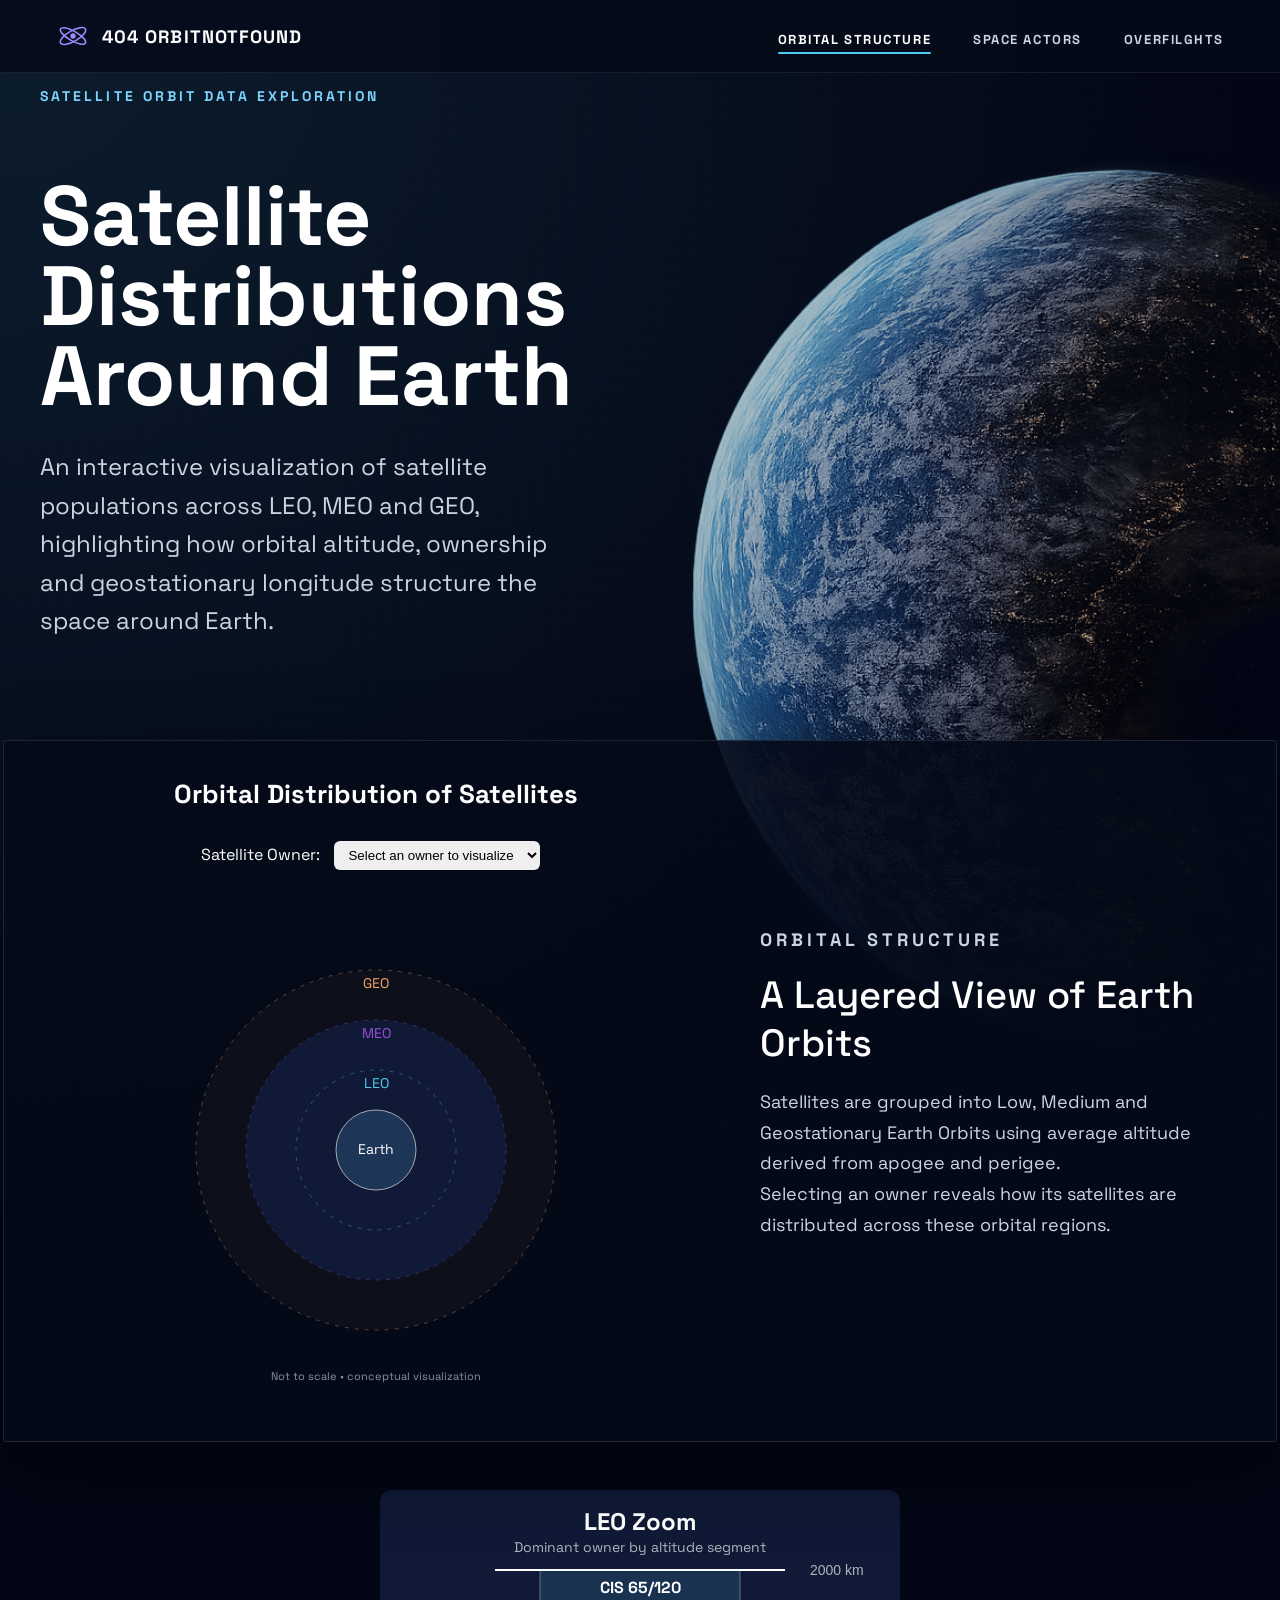
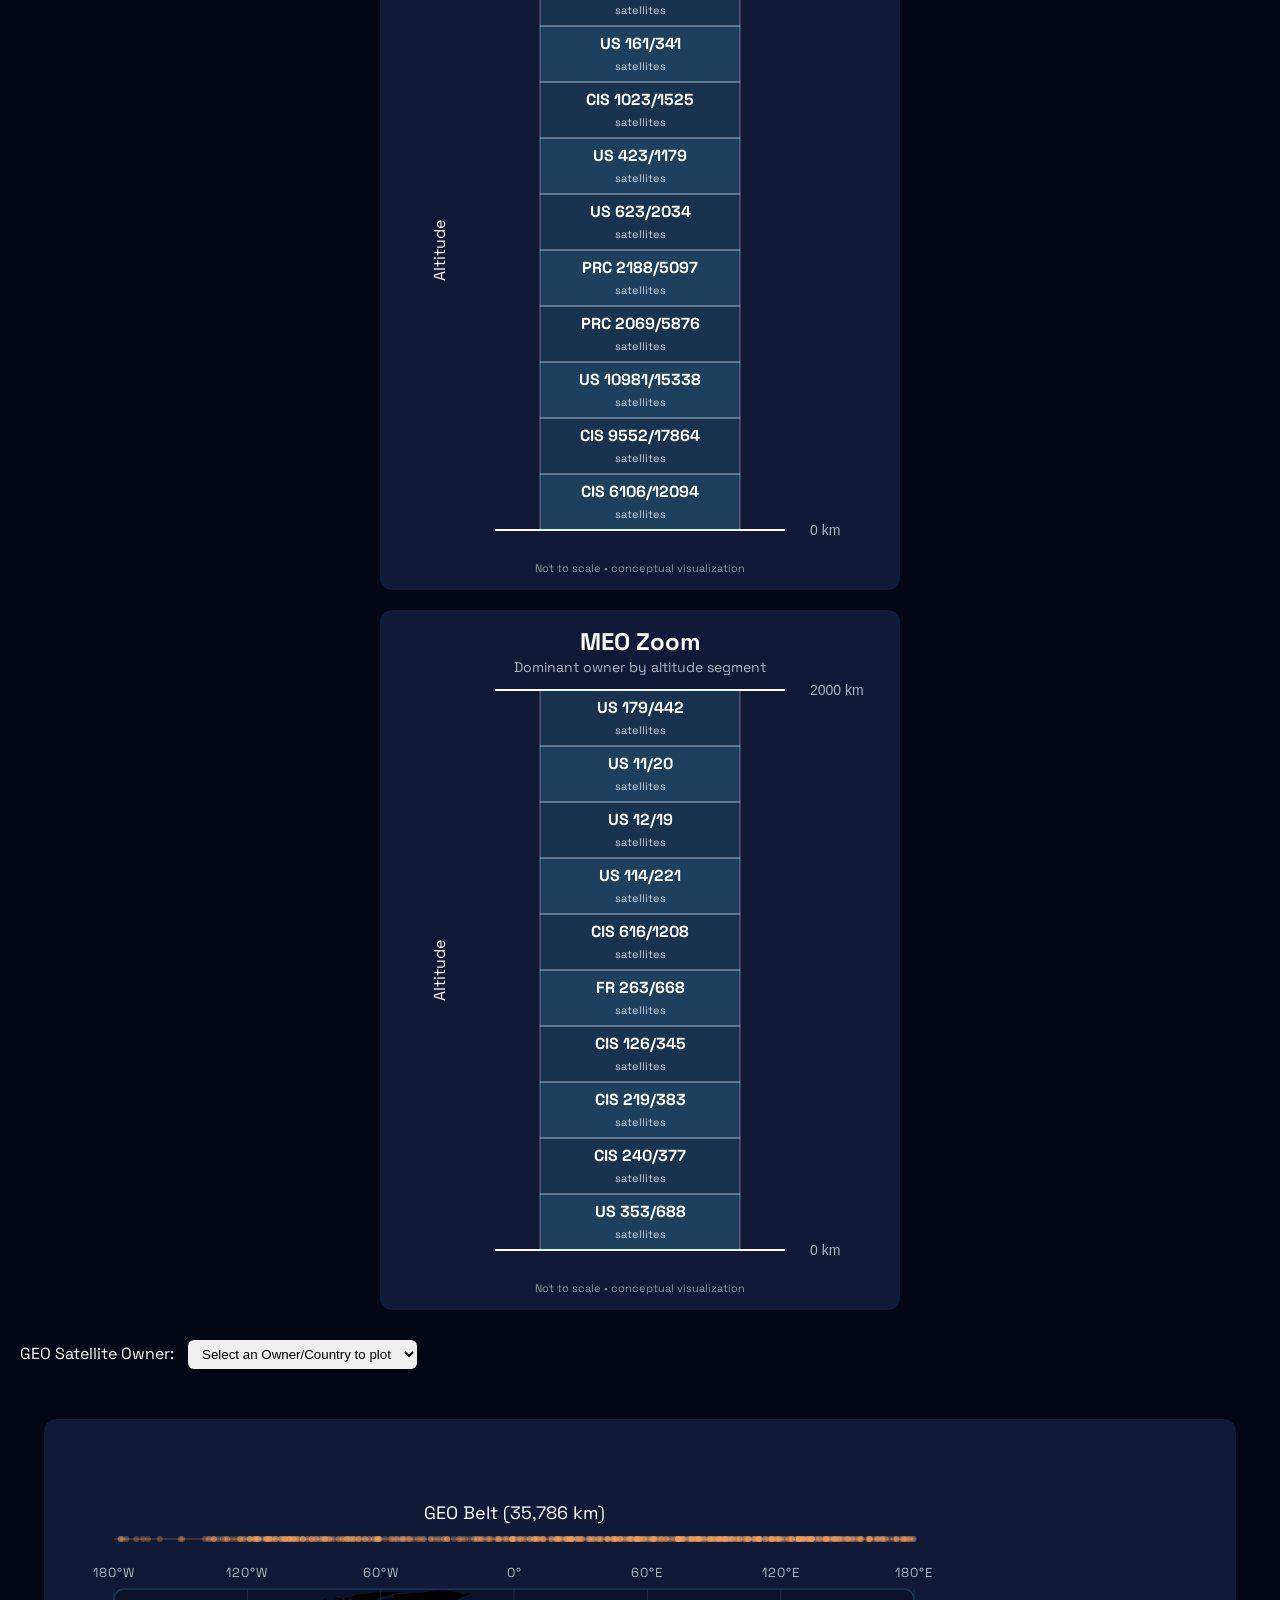
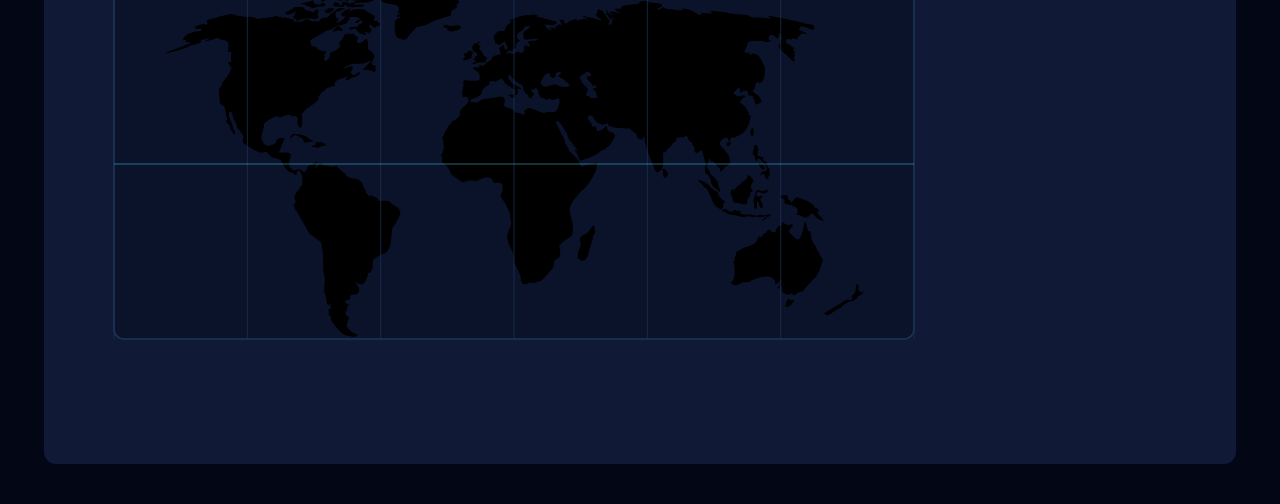
==== orbital-structure/index.html @ a76943dd "Redesign orbital structure interface and improve visualizations" ====
﻿<!DOCTYPE html>
<html lang="en">
<head>
    <meta charset="utf-8" />
    <title>Satellite Visualization</title>
    <meta name="author" content="Kaifun Shen" />
    <link rel="stylesheet" href="style.css">

    <link rel="preconnect" href="https://fonts.googleapis.com">
    <link rel="preconnect" href="https://fonts.gstatic.com" crossorigin>
    <link href="https://fonts.googleapis.com/css2?family=Space+Grotesk:wght@300;400;500;700&display=swap" rel="stylesheet">
</head>

<body>
    <!-- nav bar -->
    <header class="top-nav">
    <div class="brand">
        <div class="brand-icon">
        <svg viewBox="0 0 64 64" fill="none">
            <ellipse
            cx="32"
            cy="32"
            rx="27"
            ry="10"
            stroke="currentColor"
            stroke-width="3"
            transform="rotate(-30 32 32)"
            />
            
            <ellipse
            cx="32"
            cy="32"
            rx="27"
            ry="9"
            stroke="currentColor"
            stroke-width="3"
            transform="rotate(30 32 32)"
            />

            <circle
            cx="32"
            cy="32"
            r="5"
            fill="currentColor"
            />
        </svg>
        </div>
        <span class="brand-name">404 ORBITNOTFOUND</span>
    </div>

    <nav class="nav-links">
        <a href="#orbital-structure" class="active">Orbital Structure</a>
        <a href="#data">Space Actors</a>
        <a href="#about">Overfilghts</a>
    </nav>
    </header>

    <!-- Section hero -->
    <section class="hero">

    <div class="hero-content">

        <p class="hero-eyebrow">
        SATELLITE ORBIT DATA EXPLORATION
        </p>

        <h1>
        Satellite <br>
        Distributions Around Earth
        </h1>

        <p class="hero-description">
        An interactive visualization of satellite populations across LEO, MEO
        and GEO, highlighting how orbital altitude, ownership and geostationary
        longitude structure the space around Earth.
        </p>

    </div>  

    <div class="hero-earth">
        <img src="assets/earth.png" alt="Earth">
    </div>


    <section id="orbital-structure" class="feature-card">
    <div class="feature-viz">
        <!-- Title -->
        <h2>Orbital Distribution of Satellites</h2>

        <div class="controls">
        <label for="owner-select">Satellite Owner:</label>
        <select id="owner-select">
            <option value="">Select an owner to visualize</option>
        </select>
        </div>
        <!-- visualization -->
        <div id="viz"></div>
    </div>

    <div class="feature-copy">
        <p class="section-kicker">ORBITAL STRUCTURE</p>
        <h2>A Layered View of Earth Orbits</h2>
        <p>
        Satellites are grouped into Low, Medium and Geostationary Earth Orbits
        using average altitude derived from apogee and perigee.<br>
        Selecting an owner reveals how its satellites are distributed across these orbital
        regions.
        </p>
    </div>
    </section>
    </section>

    <div id="leo-viz" class="zoom-viz"></div>

    <div id="meo-viz" class="zoom-viz"></div>

    <div class="controls">
        <label for="geo-select">GEO Satellite Owner:</label>
        <select id="geo-select">
            <option value="">Select an Owner/Country to plot</option><!-- a modifier mdr -->
        </select>
    </div>
    <div id="geo-viz" class="geo-container"></div>

    <!-- JS -->
    <script src="script.js"></script>

</body>
</html>
---- orbital-structure/style.css ----
﻿body {
    background:
      radial-gradient(circle at top left, rgba(76, 201, 240, 0.12), transparent 32%),
      #030614;
    color: white;
    font-family: "Space Grotesk", sans-serif;
    margin: 0;
    padding: 0;
  }

h1 {
    margin-top: 20px;
}

.controls {
    margin: 20px;
}

select {
    margin: 10px;
    padding: 6px 10px;
    border-radius: 6px;
    border: none;
}


svg {
  font-family: "Space Grotesk", sans-serif;
}

/* ==================================================
   NAVBAR
   ==================================================*/

.top-nav {
  height: 72px;
  padding: 0 56px;
  display: flex;
  align-items: center;
  justify-content: space-between;
  background: rgba(5, 10, 25, 0.82);
  border-bottom: 1px solid rgba(255, 255, 255, 0.08);
  backdrop-filter: blur(12px);
  position: sticky;
  top: 0;
  z-index: 20;
}

.brand {
  display: flex;
  align-items: center;
  gap: 12px;
}

.brand-icon {
  width: 34px;
  height: 34px;
  color: #9d8cff;
  display: flex;
  align-items: center;
  justify-content: center;
}

.brand-icon svg {
  width: 100%;
  height: 100%;
}

.brand-name {
  font-size: 18px;
  font-weight: 700;
  letter-spacing: 0.06em;
}

.nav-links {
  display: flex;
  align-items: center;
  gap: 42px;
}

.nav-links a {
  position: relative;
  color: #cbd5e1;
  text-decoration: none;
  text-transform: uppercase;
  font-size: 13px;
  font-weight: 700;
  letter-spacing: 0.12em;
  padding: 28px 0 22px;
}

.nav-links a.active {
  color: white;
}

.nav-links a.active::after,
.nav-links a:hover::after {
  content: "";
  position: absolute;
  left: 0;
  right: 0;
  bottom: 16px;
  height: 2px;
  background: #4cc9f0;
  border-radius: 99px;
}

.nav-links a:hover {
  color: white;
}
/* ==================================================
   hero
   ==================================================*/


.hero-orbit {
  position: relative;
  overflow: hidden;
  padding: 120px 80px 64px;
  background: transparent;
}

.hero-content {
  position: relative;
  z-index: 2;

  max-width: 700px;
  text-align: left;
  margin-left: 40px;
}

.hero-eyebrow {
  color: #7dd3fc;

  font-size: 14px;
  letter-spacing: 0.22em;
  font-weight: 700;

  margin-bottom: 24px;
  margin-bottom: 72px;
}

.hero h1 {
  font-size: 84px;
  line-height: 0.95;

  margin: 0 0 32px;

  font-weight: 700;

  color: white;
}

.hero-description {
  max-width: 520px;

  font-size: 24px;
  line-height: 1.6;

  color: #cbd5e1;
}


.hero-earth {
  position: absolute;

  right: -500px;
  top: 20px;

  width: 1700px;

  opacity: 0.75;

  pointer-events: none;
}

.hero-earth img {
  width: 100%;
  display: block;
}


/* =============================
  first plot
   =============================*/

.feature-card {
  position: relative;
  z-index: 3;
  width: min(1200px, calc(100% - 48px));
  margin: 100px auto 48px; /* (top / horizontal / bottom) */
  padding: 36px;

  display: grid;
  grid-template-columns: 1.4fr 1fr;
  gap: 48px;
  align-items: center;

  background: rgba(5, 10, 25, 0.9);
  border: 1px solid rgba(148, 163, 184, 0.18);
  border-radius: 3px;
  box-shadow: 0 24px 80px rgba(0, 0, 0, 0.35);
}

.feature-viz {
  text-align: center;
}

.feature-viz h2 {
  margin: 0 0 18px;
  font-size: 26px;
}

.feature-copy {
  text-align: left;
}

.section-kicker {
  margin: 0 0 16px;
  color: #7dd3fc;
  font-size: 13px;
  font-weight: 700;
  letter-spacing: 0.22em;
}

.feature-copy h2 {
  margin: 0 0 20px;
  font-size: 38px;
  font-weight: 500;
}

.feature-copy p {
  color: #cbd5e1;
  font-size: 18px;
  line-height: 1.7;
}


.orbit-zone {
  opacity: 0.035;
}

.zone-leo {
  fill: #4cc9f0;
}

.zone-meo {
  fill: #9d4edd;
}

.zone-geo {
  fill: #f4a261;
}

.orbit-cutout {
  fill: #101935;
}

.orbit-boundary {
  fill: none;
  stroke-width: 0.8;
  stroke-dasharray: 4, 6;
  opacity: 0.45;
}

.boundary-leo {
  stroke: #4cc9f0;
}

.boundary-meo {
  stroke: #9d4edd;
}

.boundary-geo {
  stroke: #f4a261;
}

.earth {
  fill: #1d3557;
  stroke: rgba(224, 225, 221, 0.7);
  stroke-width: 1;
}

.satellite-dot {
  opacity: 0.6;
}

.satellite-leo {
  fill: #4cc9f0;
}

.satellite-meo {
  fill: #f15bb5;
}

.satellite-geo {
  fill: #f4a261;
}
.label {
  text-anchor: middle;
}

.orbit-label {
  font-size: 14px;
}

.label-earth {
  fill: white;
}

.label-leo {
  fill: #4cc9f0;
}

.label-meo {
  fill: #9d4edd;
}

.label-geo {
  fill: #f4a261;
}

.note {
  fill: #adb5bd;
  font-size: 11px;
  text-anchor: middle;
  opacity: 0.8;
}


/* ==================================================
  second plot
   ==================================================*/

.leo-title {
  fill: white;
  font-size: 24px;
  font-weight: bold;
  text-anchor: middle;
}

.leo-subtitle,
.leo-altitude-text {
  fill: #adb5bd;
  font-size: 14px;
}

.leo-guide-line {
  stroke: white;
  stroke-width: 2;
}

.leo-segment {
  fill: #4cc9f0;
  stroke: white;
  stroke-opacity: 0.35;
  stroke-width: 1;
}

.leo-segment-even {
  fill-opacity: 0.22;
}

.leo-segment-odd {
  fill-opacity: 0.14;
}

.leo-owner-text {
  fill: white;
  font-size: 16px;
  font-weight: bold;
  text-anchor: middle;
}

.leo-small-text {
  fill: #cbd5e1;
  font-size: 11px;
  text-anchor: middle;
}

.altitude-label {
  fill: white;
  font-size: 16px;
  text-anchor: middle;
}

.zoom-viz {
    height: 700px;
    width: 520px;
    margin: 20px auto;
    background-color: #101935;
    border-radius: 12px;
}

.geo-container {
  width: 90%;
  max-width: 1200px;
  margin: 40px auto;
  background-color: #101935;
  border-radius: 12px;
  padding: 20px;
}

.geo-line {
  stroke: #f4a261;
  stroke-width: 1;
  opacity: 0.4;
}

.geo-title {
  fill: white;
  font-size: 18px;
  text-anchor: middle;
}

.geo-map {
  fill: #0b132b;
  stroke: #1d3557;
  stroke-width: 1.5;
  rx: 10;
}
.geo-world-map {
  opacity: 1;
}

.geo-grid-line {
  stroke: #1d3557;
  stroke-width: 1;
  opacity: 0.7;
}

.geo-equator {
  stroke: #4cc9f0;
  stroke-width: 1;
  opacity: 0.5;
}

.geo-longitude-label {
  fill: #adb5bd;
  font-size: 13px;
  text-anchor: middle;
  letter-spacing: 1px;
}

.geo-satellite-dot {
  fill: #f4a261;
  opacity: 0.3;
}
.geo-satellite-dot-selected {
  fill: #4cc9f0;
  opacity: 1;
}

.geo-projection-line {
  stroke: #f4a261;
  stroke-width: 0.6;
  opacity: 0.18;
}

.geo-ground-dot {
  fill: #4cc9f0;
  opacity: 0.65;
}
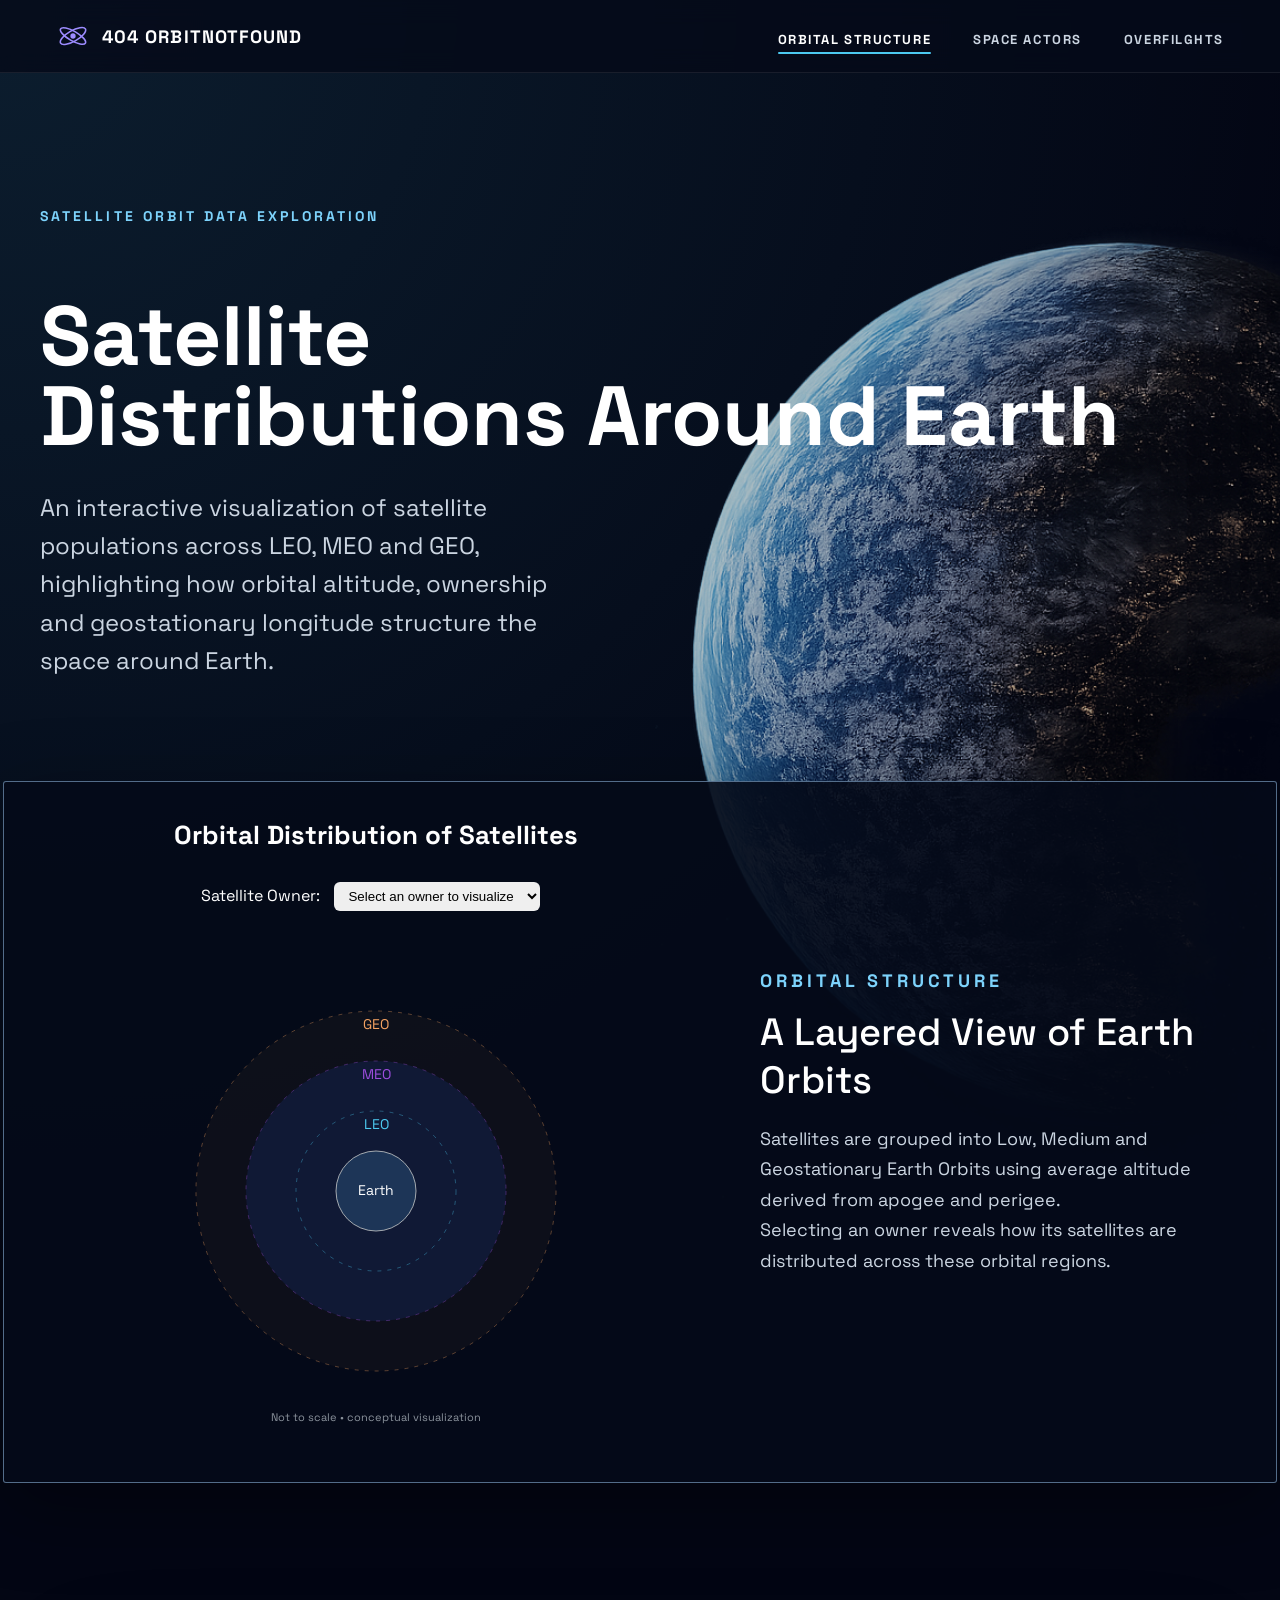
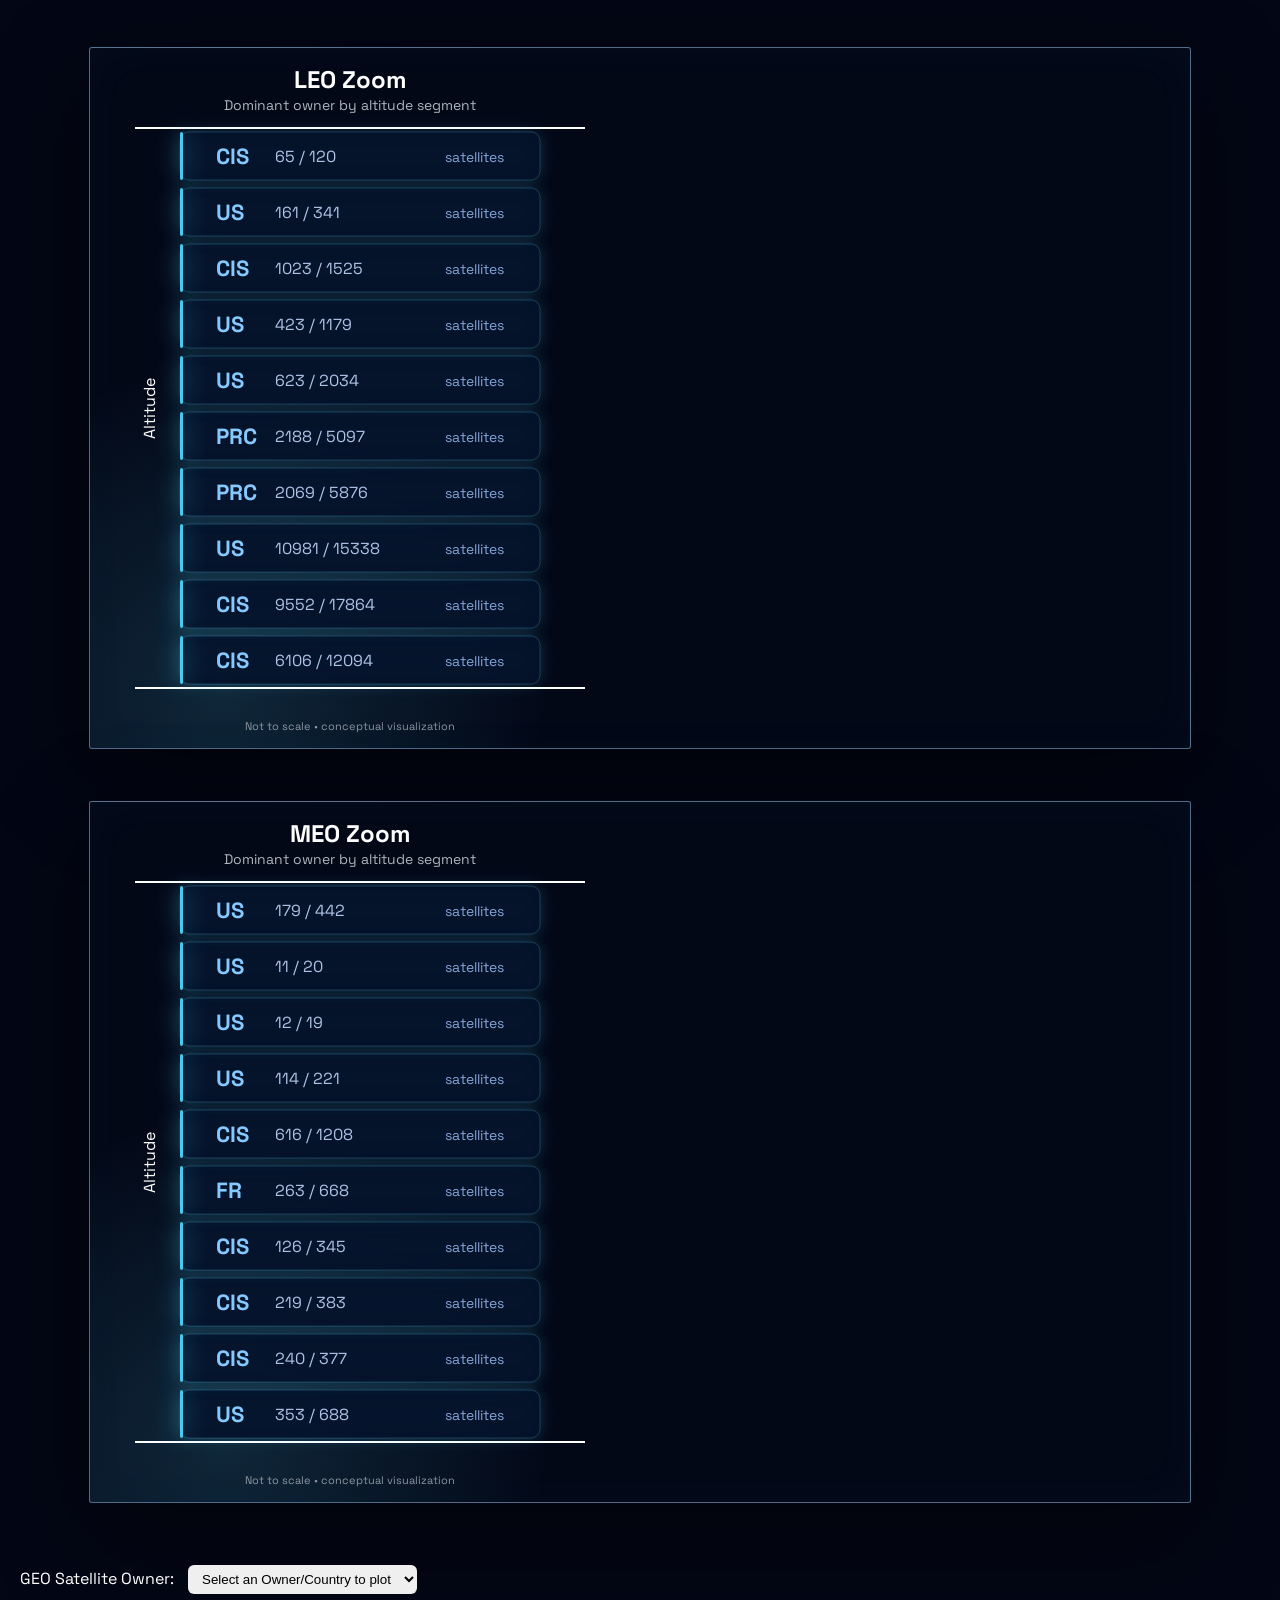
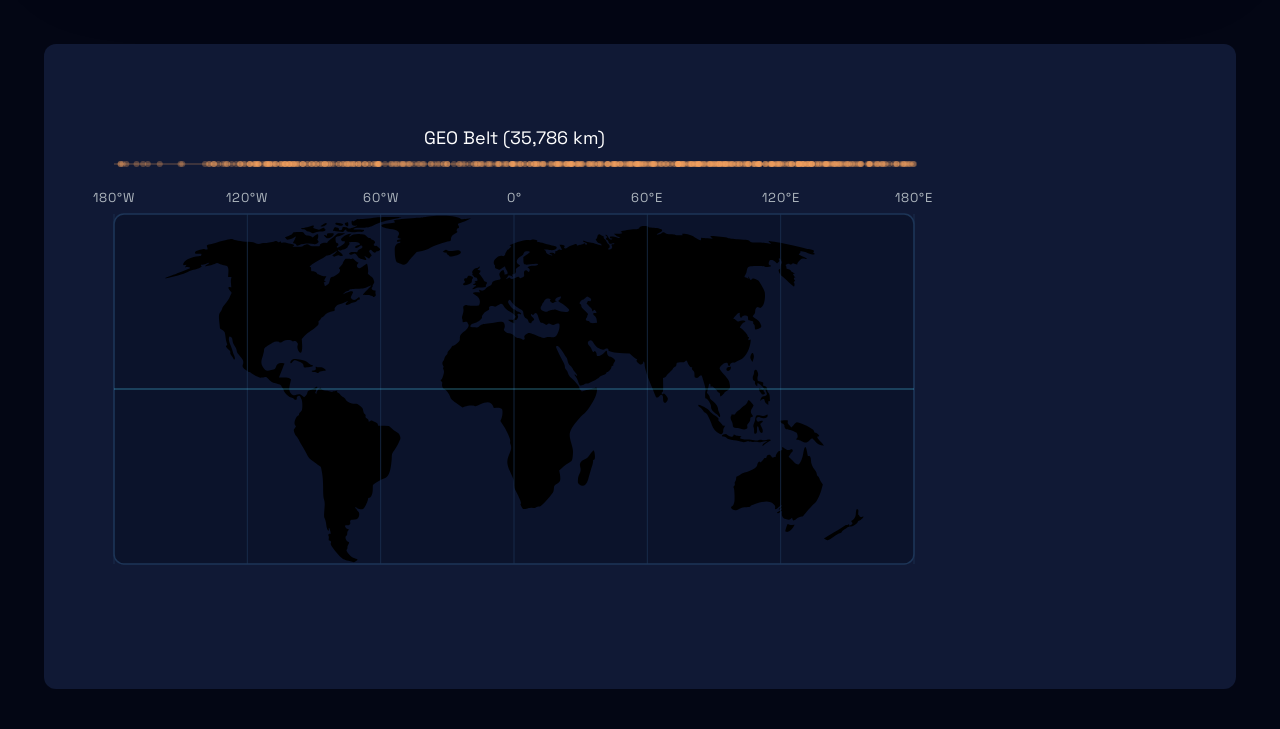
==== commit 825bee96: "redesign 15.05" ====
--- a/orbital-structure/index.html
+++ b/orbital-structure/index.html
@@ -14,7 +14,7 @@
 <body>
     <!-- nav bar -->
     <header class="top-nav">
-    <div class="brand">
+    <a href="../" class="brand">
         <div class="brand-icon">
         <svg viewBox="0 0 64 64" fill="none">
             <ellipse
@@ -46,11 +46,12 @@
         </svg>
         </div>
         <span class="brand-name">404 ORBITNOTFOUND</span>
-    </div>
+    </a>
 
     <nav class="nav-links">
+        
         <a href="#orbital-structure" class="active">Orbital Structure</a>
-        <a href="#data">Space Actors</a>
+        <a href="../space-actors/">Space Actors</a>
         <a href="#about">Overfilghts</a>
     </nav>
     </header>
@@ -121,6 +122,34 @@
         </select>
     </div>
     <div id="geo-viz" class="geo-container"></div>
+    <!-- Popup -->
+    <div id="orbit-zoom-popup" class="orbit-zoom-popup">
+        <div class="popup-orbit-preview">
+            <div class="popup-orbit-ring"></div>
+            <img src="assets/earthpopup.png" alt="Earth orbit preview">
+        </div>
+
+        <div class="popup-content">
+            <div class="popup-focus">
+                <span></span>
+                FOCUS
+                <span></span>
+            </div>
+
+            <h3 id="orbit-zoom-title">Zoom into GEO?</h3>
+
+            <p id="orbit-zoom-text">
+                Dive into this orbital region and explore the satellites in more detail.
+            </p>
+
+            <div class="popup-actions">
+                <button id="orbit-zoom-yes" class="popup-primary">Yes, zoom in</button>
+                <button id="orbit-zoom-no" class="popup-secondary">Not now</button>
+            </div>
+        </div>
+    </div>
+
+
 
     <!-- JS -->
     <script src="script.js"></script>
--- a/orbital-structure/style.css
+++ b/orbital-structure/style.css
@@ -6,6 +6,7 @@
     font-family: "Space Grotesk", sans-serif;
     margin: 0;
     padding: 0;
+    overflow-x: hidden;
   }
 
 h1 {
@@ -49,8 +50,11 @@
 .brand {
   display: flex;
   align-items: center;
+  color: white;
   gap: 12px;
-}
+  text-decoration: none;
+}
+
 
 .brand-icon {
   width: 34px;
@@ -113,10 +117,10 @@
    ==================================================*/
 
 
-.hero-orbit {
+.hero {
   position: relative;
   overflow: hidden;
-  padding: 120px 80px 64px;
+  padding: 120px 0 64px;
   background: transparent;
 }
 
@@ -124,9 +128,9 @@
   position: relative;
   z-index: 2;
 
-  max-width: 700px;
+  width: min(1200px, calc(100% - 48px));
   text-align: left;
-  margin-left: 40px;
+  margin: 0 auto;
 }
 
 .hero-eyebrow {
@@ -163,14 +167,10 @@
 
 .hero-earth {
   position: absolute;
-
   right: -500px;
   top: 20px;
-
   width: 1700px;
-
   opacity: 0.75;
-
   pointer-events: none;
 }
 
@@ -197,7 +197,7 @@
   align-items: center;
 
   background: rgba(5, 10, 25, 0.9);
-  border: 1px solid rgba(148, 163, 184, 0.18);
+  border: 1px solid rgba(148, 190, 230, 0.55);
   border-radius: 3px;
   box-shadow: 0 24px 80px rgba(0, 0, 0, 0.35);
 }
@@ -207,18 +207,20 @@
 }
 
 .feature-viz h2 {
+  
   margin: 0 0 18px;
   font-size: 26px;
 }
 
 .feature-copy {
+  
   text-align: left;
 }
 
 .section-kicker {
   margin: 0 0 16px;
   color: #7dd3fc;
-  font-size: 13px;
+  font-size: 18px;
   font-weight: 700;
   letter-spacing: 0.22em;
 }
@@ -229,7 +231,7 @@
   font-weight: 500;
 }
 
-.feature-copy p {
+.feature-copy p:not(.section-kicker) {
   color: #cbd5e1;
   font-size: 18px;
   line-height: 1.7;
@@ -261,6 +263,7 @@
   stroke-width: 0.8;
   stroke-dasharray: 4, 6;
   opacity: 0.45;
+  cursor: pointer;
 }
 
 .boundary-leo {
@@ -329,6 +332,168 @@
 
 
 /* ==================================================
+  Popup
+   ==================================================*/
+.orbit-zoom-popup {
+  position: fixed;
+  display: none;
+  z-index: 50;
+
+  width: 560px;
+  max-width: calc(100vw - 48px);
+  padding: 32px;
+
+  grid-template-columns: 180px 1fr;
+  gap: 22px;
+  align-items: center;
+
+  background:
+    radial-gradient(circle at 25% 50%, rgba(76, 201, 240, 0.12), transparent 35%),
+    rgba(5, 10, 25, 0.88);
+
+  border: 1px solid rgba(148, 190, 230, 0.55);
+  border-radius: 22px;
+  backdrop-filter: blur(18px);
+
+  box-shadow:
+    0 28px 90px rgba(0, 0, 0, 0.55),
+    inset 0 0 40px rgba(76, 201, 240, 0.04);
+
+  color: white;
+}
+
+.popup-orbit-preview {
+  position: relative;
+  height: 220px;
+  display: flex;
+  align-items: center;
+  justify-content: center;
+}
+
+.popup-orbit-preview img {
+  position: relative;
+  width: 180px;
+  height: 180px;
+  z-index: 2;
+  object-fit: contain;
+  filter: drop-shadow(0 0 28px rgba(76, 201, 240, 0.45));
+  transform: translate(-6px, 5px);
+
+}
+
+.popup-orbit-ring {
+  position: absolute;
+  width: 178px;
+  height: 178px;
+  border-radius: 50%;
+
+  border: 1px solid #4cc9f0;
+  box-shadow:
+    0 0 22px rgba(76, 201, 240, 0.35),
+    inset 0 0 18px rgba(76, 201, 240, 0.08);
+
+  opacity: 0.95;
+}
+
+.popup-leo .popup-orbit-ring {
+  width: 135px;
+  height: 135px;
+  border-color: #4cc9f0;
+  box-shadow:
+    0 0 22px rgba(76, 201, 240, 0.35),
+    inset 0 0 18px rgba(76, 201, 240, 0.08);
+}
+
+.popup-meo .popup-orbit-ring {
+  width: 165px;
+  height: 165px;
+  border-color: #9d4edd;
+  box-shadow:
+    0 0 22px rgba(157, 78, 221, 0.38),
+    inset 0 0 18px rgba(157, 78, 221, 0.1);
+}
+
+.popup-geo .popup-orbit-ring {
+  width: 195px;
+  height: 195px;
+  border-color: #f4a261;
+  box-shadow:
+    0 0 22px rgba(244, 162, 97, 0.38),
+    inset 0 0 18px rgba(244, 162, 97, 0.1);
+}
+
+
+.popup-focus {
+  display: flex;
+  align-items: center;
+  gap: 16px;
+
+  color: #9bcfff;
+  font-size: 14px;
+  font-weight: 500;
+  letter-spacing: 0.32em;
+  margin-bottom: 22px;
+}
+
+.popup-focus span {
+  width: 42px;
+  height: 1px;
+  background: rgba(125, 211, 252, 0.55);
+}
+
+.orbit-zoom-popup h3 {
+  margin: 0 0 18px;
+  font-size: 34px;
+  font-weight: 400;
+  line-height: 1.05;
+}
+
+.orbit-zoom-popup p {
+  margin: 0 0 34px;
+  color: #aeb8c8;
+  font-size: 19px;
+  line-height: 1.55;
+}
+
+.popup-actions {
+  display: flex;
+  gap: 18px;
+}
+
+.popup-actions button {
+  min-width: 170px;
+  padding: 14px 22px;
+
+  border-radius: 8px;
+  font-family: inherit;
+  font-size: 16px;
+  font-weight: 700;
+
+  cursor: pointer;
+}
+
+.popup-primary {
+  color: #7dd3fc;
+  background: rgba(76, 201, 240, 0.08);
+  border: 1px solid #4cc9f0;
+
+  box-shadow:
+    0 0 22px rgba(76, 201, 240, 0.28),
+    inset 0 0 18px rgba(76, 201, 240, 0.08);
+}
+
+.popup-secondary {
+  color: #cbd5e1;
+  background: rgba(255, 255, 255, 0.03);
+  border: 1px solid rgba(148, 190, 230, 0.55);
+
+
+  box-shadow:
+    0 12px 32px rgba(0, 0, 0, 0.28),
+    inset 0 0 16px rgba(255, 255, 255, 0.025);
+}
+
+/* ==================================================
   second plot
    ==================================================*/
 
@@ -350,21 +515,6 @@
   stroke-width: 2;
 }
 
-.leo-segment {
-  fill: #4cc9f0;
-  stroke: white;
-  stroke-opacity: 0.35;
-  stroke-width: 1;
-}
-
-.leo-segment-even {
-  fill-opacity: 0.22;
-}
-
-.leo-segment-odd {
-  fill-opacity: 0.14;
-}
-
 .leo-owner-text {
   fill: white;
   font-size: 16px;
@@ -384,13 +534,55 @@
   text-anchor: middle;
 }
 
+
+.zoom-row-box {
+  fill: rgba(5, 18, 42, 0.92);
+  stroke: rgba(76, 201, 240, 0.24);
+  stroke-width: 1;
+  filter: drop-shadow(0 0 8px rgba(76, 201, 240, 0.22));
+}
+
+.zoom-row-edge {
+  fill: #4cc9f0;
+  filter: drop-shadow(0 0 12px rgba(76, 201, 240, 0.95));
+}
+
+.leo-owner-text {
+  fill: #86c9ff;
+  font-size: 22px;
+  font-weight: 700;
+  text-anchor: start;
+}
+
+.zoom-row-count {
+  fill: #afc2e5;
+  font-size: 16px;
+  text-anchor: start;
+}
+
+.leo-small-text {
+  fill: #86a4d8;
+  font-size: 14px;
+  text-anchor: end;
+}
+
 .zoom-viz {
-    height: 700px;
-    width: 520px;
-    margin: 20px auto;
-    background-color: #101935;
-    border-radius: 12px;
-}
+  height: 700px;
+  width: min(1100px, calc(100% - 48px));
+  margin: 52px auto;
+  background:
+    radial-gradient(circle at 12% 92%, rgba(76, 201, 240, 0.16), transparent 28%),
+    rgba(5, 10, 25, 0.72);
+  border: 1px solid rgba(148, 190, 230, 0.55);
+  border-radius: 3px;
+  box-shadow:
+    0 32px 100px rgba(0, 0, 0, 0.45),
+    inset 0 0 48px rgba(76, 201, 240, 0.025);
+}
+
+/* ==================================================
+  third plot
+   ==================================================*/
 
 .geo-container {
   width: 90%;
@@ -460,4 +652,6 @@
 .geo-ground-dot {
   fill: #4cc9f0;
   opacity: 0.65;
-}+}
+
+
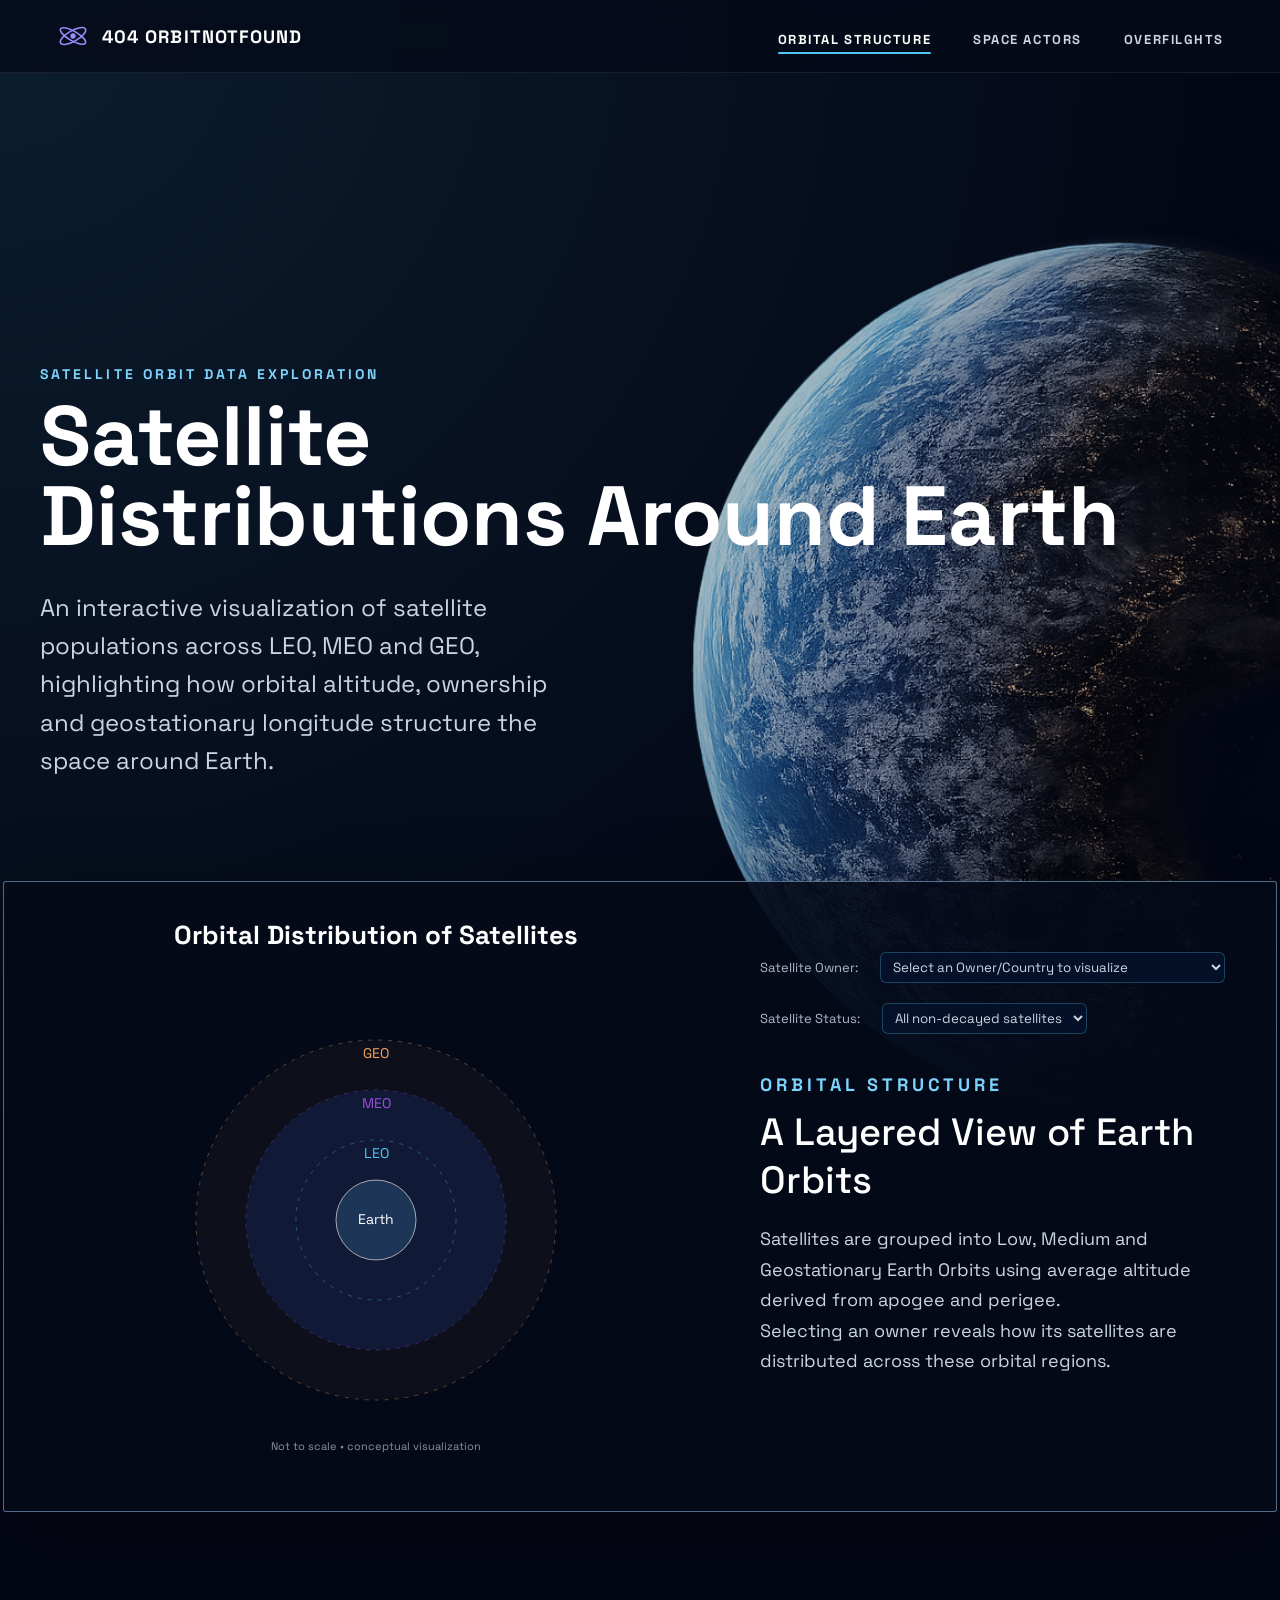
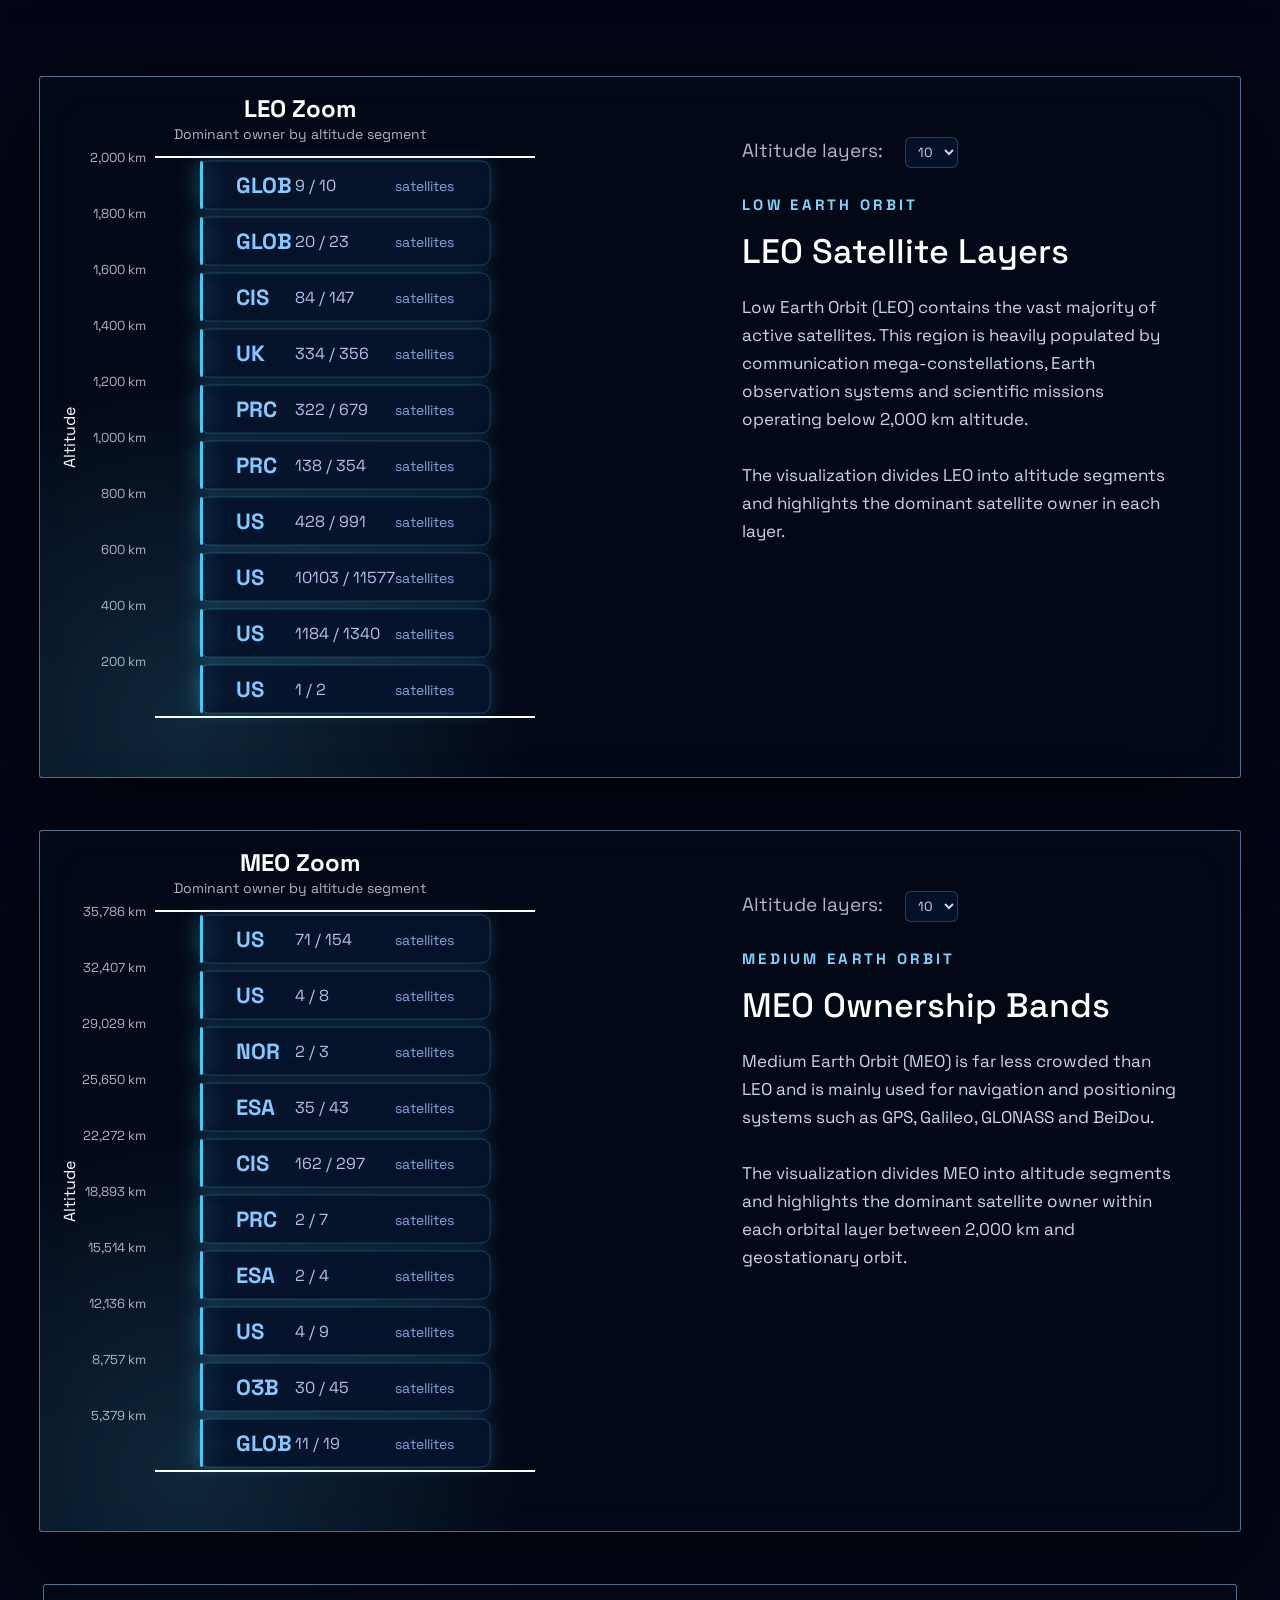
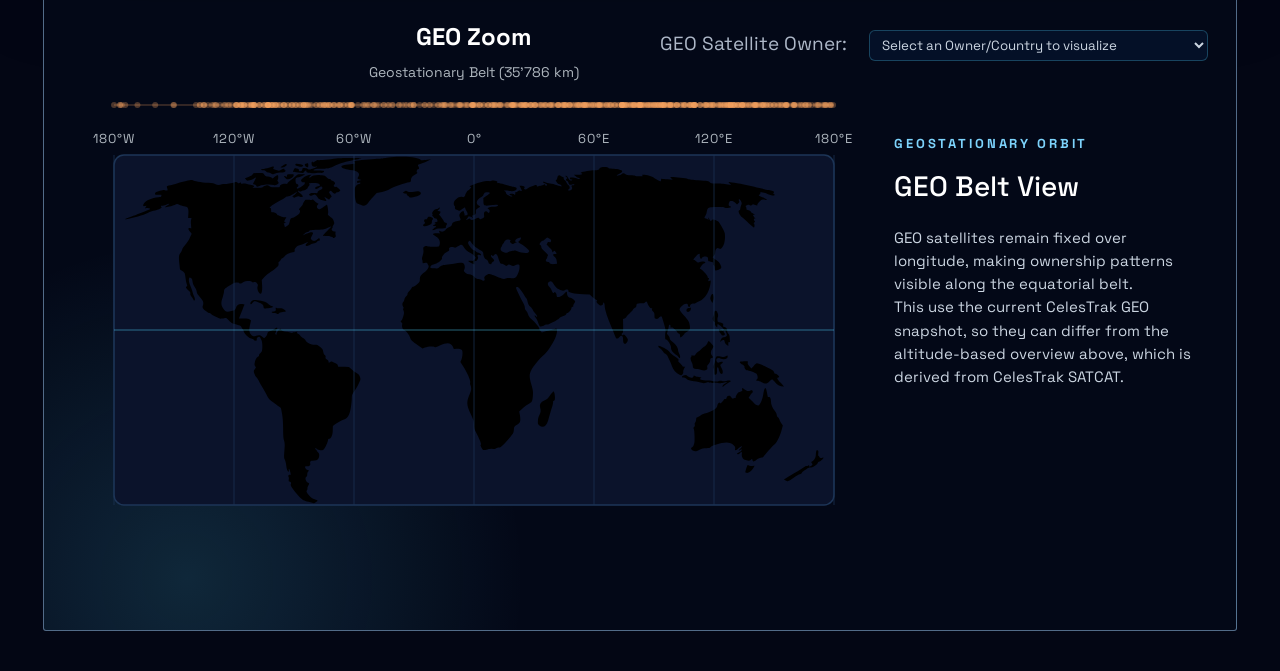
==== commit 5cf125a4: "its one am" ====
--- a/orbital-structure/index.html
+++ b/orbital-structure/index.html
@@ -91,7 +91,14 @@
         <div class="controls">
         <label for="owner-select">Satellite Owner:</label>
         <select id="owner-select">
-            <option value="">Select an owner to visualize</option>
+            <option value="">Select an Owner/Country to visualize</option>
+        </select>
+        <br>
+        <label for="status-select">Satellite Status:</label>
+        <select id="status-select">
+            <option value="">All non-decayed satellites</option>
+            <option value="operational">Operational</option>
+            <option value="non-operational">Non-operational</option>
         </select>
         </div>
         <!-- visualization -->
@@ -111,17 +118,81 @@
     </section>
     </section>
 
-    <div id="leo-viz" class="zoom-viz"></div>
-
-    <div id="meo-viz" class="zoom-viz"></div>
-
-    <div class="controls">
-        <label for="geo-select">GEO Satellite Owner:</label>
-        <select id="geo-select">
-            <option value="">Select an Owner/Country to plot</option><!-- a modifier mdr -->
-        </select>
-    </div>
-    <div id="geo-viz" class="geo-container"></div>
+    <div id="leo-viz" class="zoom-viz">
+        <div class="zoom-controls">
+            <label for="segment-select">Altitude layers:</label>
+            <select id="segment-select">
+                <option value="5">5</option>
+                <option value="10" selected>10</option>
+                <option value="15">15</option>
+            </select>
+        </div>
+
+        <div id="leo-plot"></div>
+
+        <div class="zoom-copy">
+            <p class="section-kicker">LOW EARTH ORBIT</p>
+            <h2>LEO Satellite Layers</h2>
+            <p>
+                Low Earth Orbit (LEO) contains the vast majority of active satellites.
+                This region is heavily populated by communication mega-constellations,
+                Earth observation systems and scientific missions operating below
+                2,000 km altitude.<br><br>
+                The visualization divides LEO into altitude segments and highlights
+                the dominant satellite owner in each layer.
+            </p>
+        </div>
+    </div>
+
+    <div id="meo-viz" class="zoom-viz">
+        <div class="zoom-controls">
+            <label for="meo-segment-select">Altitude layers:</label>
+            <select id="meo-segment-select">
+                <option value="5">5</option>
+                <option value="10" selected>10</option>
+                <option value="15">15</option>
+            </select>
+        </div>
+
+        <div id="meo-plot"></div>
+
+        <div class="zoom-copy">
+            <p class="section-kicker">MEDIUM EARTH ORBIT</p>
+            <h2>MEO Ownership Bands</h2>
+            <p>
+                Medium Earth Orbit (MEO) is far less crowded than LEO and is mainly
+                used for navigation and positioning systems such as GPS, Galileo,
+                GLONASS and BeiDou.<br><br>
+                The visualization divides MEO into altitude segments and highlights
+                the dominant satellite owner within each orbital layer between
+                2,000 km and geostationary orbit.
+            </p>
+        </div>
+    </div>
+
+    <div class="geo-container">
+        <div class="geo-controls">
+            <label for="geo-select">GEO Satellite Owner:</label>
+            <select id="geo-select">
+                <option value="">Select an Owner/Country to visualize</option><!-- a modifier mdr -->
+            </select>
+        </div>
+
+        <div class="geo-copy">
+            <p class="section-kicker">GEOSTATIONARY ORBIT</p>
+            <h2>GEO Belt View</h2>
+            <p>
+                GEO satellites remain fixed over longitude, making ownership patterns
+                visible along the equatorial belt.
+            </p>
+            <p class="geo-data-note">
+                This use the current CelesTrak GEO snapshot, so they can differ from
+                the altitude-based overview above, which is derived from CelesTrak SATCAT.
+            </p>
+        </div>
+
+        <div id="geo-viz"></div>
+    </div>
     <!-- Popup -->
     <div id="orbit-zoom-popup" class="orbit-zoom-popup">
         <div class="popup-orbit-preview">
@@ -155,4 +226,4 @@
     <script src="script.js"></script>
 
 </body>
-</html>+</html>
--- a/orbital-structure/style.css
+++ b/orbital-structure/style.css
@@ -14,14 +14,23 @@
 }
 
 .controls {
-    margin: 20px;
+  margin: 20px;
+}
+
+.controls label {
+  color: #aeb8c8;
+  font-size: 13px;
+  margin-right: 8px;
 }
 
 select {
-    margin: 10px;
-    padding: 6px 10px;
-    border-radius: 6px;
-    border: none;
+  margin: 10px;
+  padding: 5px 8px;
+  background: rgba(5, 18, 42, 0.92);
+  color: #cbd5e1;
+  border: 1px solid rgba(76, 201, 240, 0.28);
+  border-radius: 6px;
+  font-family: inherit;
 }
 
 
@@ -139,9 +148,7 @@
   font-size: 14px;
   letter-spacing: 0.22em;
   font-weight: 700;
-
-  margin-bottom: 24px;
-  margin-bottom: 72px;
+  margin-top: 172px;
 }
 
 .hero h1 {
@@ -202,6 +209,16 @@
   box-shadow: 0 24px 80px rgba(0, 0, 0, 0.35);
 }
 
+.feature-card .feature-viz > .controls {
+  position: absolute;
+  top: 60px;
+  right: 36px;
+  width: 480px;
+  z-index: 4;
+  margin: 0;
+  text-align: left;
+}
+
 .feature-viz {
   text-align: center;
 }
@@ -213,12 +230,12 @@
 }
 
 .feature-copy {
-  
   text-align: left;
+  transform: translateY(38px);
 }
 
 .section-kicker {
-  margin: 0 0 16px;
+  margin: 0 0 12px;
   color: #7dd3fc;
   font-size: 18px;
   font-weight: 700;
@@ -504,28 +521,20 @@
   text-anchor: middle;
 }
 
-.leo-subtitle,
+.leo-subtitle {
+  fill: #adb5bd;
+  font-size: 14px;
+}
+
 .leo-altitude-text {
   fill: #adb5bd;
-  font-size: 14px;
+  font-size: 13px;
+  text-anchor: end;
 }
 
 .leo-guide-line {
   stroke: white;
   stroke-width: 2;
-}
-
-.leo-owner-text {
-  fill: white;
-  font-size: 16px;
-  font-weight: bold;
-  text-anchor: middle;
-}
-
-.leo-small-text {
-  fill: #cbd5e1;
-  font-size: 11px;
-  text-anchor: middle;
 }
 
 .altitude-label {
@@ -567,8 +576,9 @@
 }
 
 .zoom-viz {
+  position: relative;
   height: 700px;
-  width: min(1100px, calc(100% - 48px));
+  width: min(1200px, calc(100% - 48px));
   margin: 52px auto;
   background:
     radial-gradient(circle at 12% 92%, rgba(76, 201, 240, 0.16), transparent 28%),
@@ -580,17 +590,117 @@
     inset 0 0 48px rgba(76, 201, 240, 0.025);
 }
 
+.zoom-controls {
+  position: absolute;
+  top: 50px;
+  right: 58px;
+  width: 440px;
+  z-index: 2;
+  text-align: left;
+}
+
+.zoom-controls label {
+  color: #aeb8c8;
+  font-size: 19px;
+  margin-right: 8px;
+}
+
+.zoom-controls select {
+  background: rgba(5, 18, 42, 0.92);
+  color: #cbd5e1;
+  border: px solid rgba(76, 201, 240, 0.28);
+  border-radius: 6px;
+  padding: 5px 8px;
+}
+
+.zoom-copy {
+  position: absolute;
+  top: 118px;
+  right: 58px;
+  width: 440px;
+  text-align: left;
+}
+
+.zoom-copy .section-kicker {
+  margin: 0 0 16px;
+  font-size: 15px;
+}
+
+.zoom-copy h2 {
+  margin: 0 0 20px;
+  font-size: 34px;
+  font-weight: 500;
+}
+
+.zoom-copy p:not(.section-kicker) {
+  margin: 0;
+  color: #cbd5e1;
+  font-size: 17px;
+  line-height: 1.65;
+}
+
 /* ==================================================
   third plot
    ==================================================*/
 
 .geo-container {
+  position: relative;
   width: 90%;
   max-width: 1200px;
   margin: 40px auto;
-  background-color: #101935;
-  border-radius: 12px;
+  background:
+    radial-gradient(circle at 12% 92%, rgba(76, 201, 240, 0.16), transparent 28%),
+    rgba(5, 10, 25, 0.72);
+  border: 1px solid rgba(148, 190, 230, 0.55);
+  border-radius: 3px;
   padding: 20px;
+}
+
+.geo-controls {
+  position: absolute;
+  top: 35px;
+  right: 18px;
+  z-index: 2;
+}
+
+.geo-controls label {
+  color: #aeb8c8;
+  font-size: 19px;
+  margin-right: 8px;
+}
+
+.geo-copy {
+  position: absolute;
+  top: 150px;
+  right: 42px;
+  width: 300px;
+  text-align: left;
+  z-index: 2;
+}
+
+.geo-copy .section-kicker {
+  margin: 0 0 16px;
+  font-size: 13px;
+}
+
+.geo-copy h2 {
+  margin: 0 0 22px;
+  font-size: 28px;
+  font-weight: 500;
+}
+
+.geo-copy p:not(.section-kicker) {
+  margin: 0;
+  color: #cbd5e1;
+  font-size: 15px;
+  line-height: 1.55;
+}
+
+.geo-copy .geo-data-note {
+  margin-top: 24px;
+  color: #94a3b8;
+  font-size: 13px;
+  line-height: 1.45;
 }
 
 .geo-line {
@@ -601,8 +711,9 @@
 
 .geo-title {
   fill: white;
-  font-size: 18px;
+  font-size: 24px;
   text-anchor: middle;
+  font-weight: bold;
 }
 
 .geo-map {
@@ -644,9 +755,9 @@
 }
 
 .geo-projection-line {
-  stroke: #f4a261;
-  stroke-width: 0.6;
-  opacity: 0.18;
+  stroke: #4cc9f0;
+  stroke-width: 0.8;
+  opacity: 0.32;
 }
 
 .geo-ground-dot {
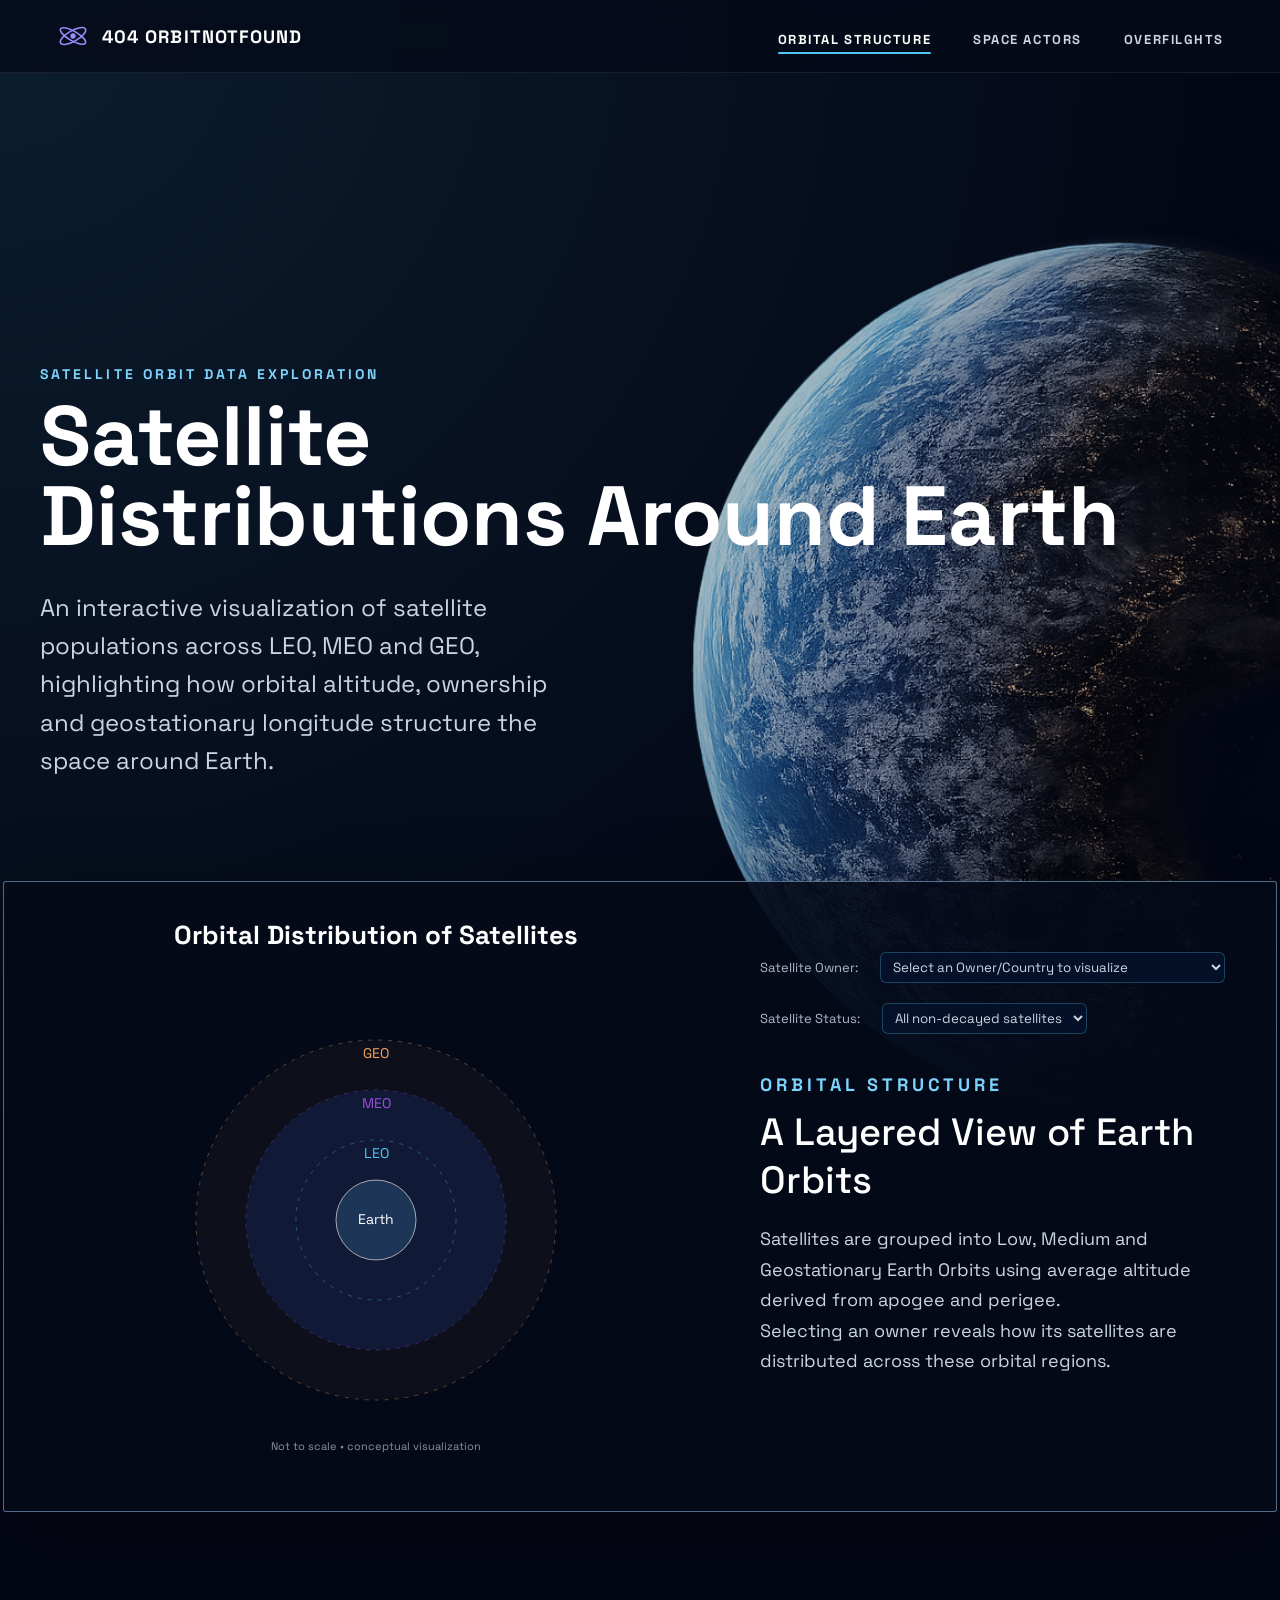
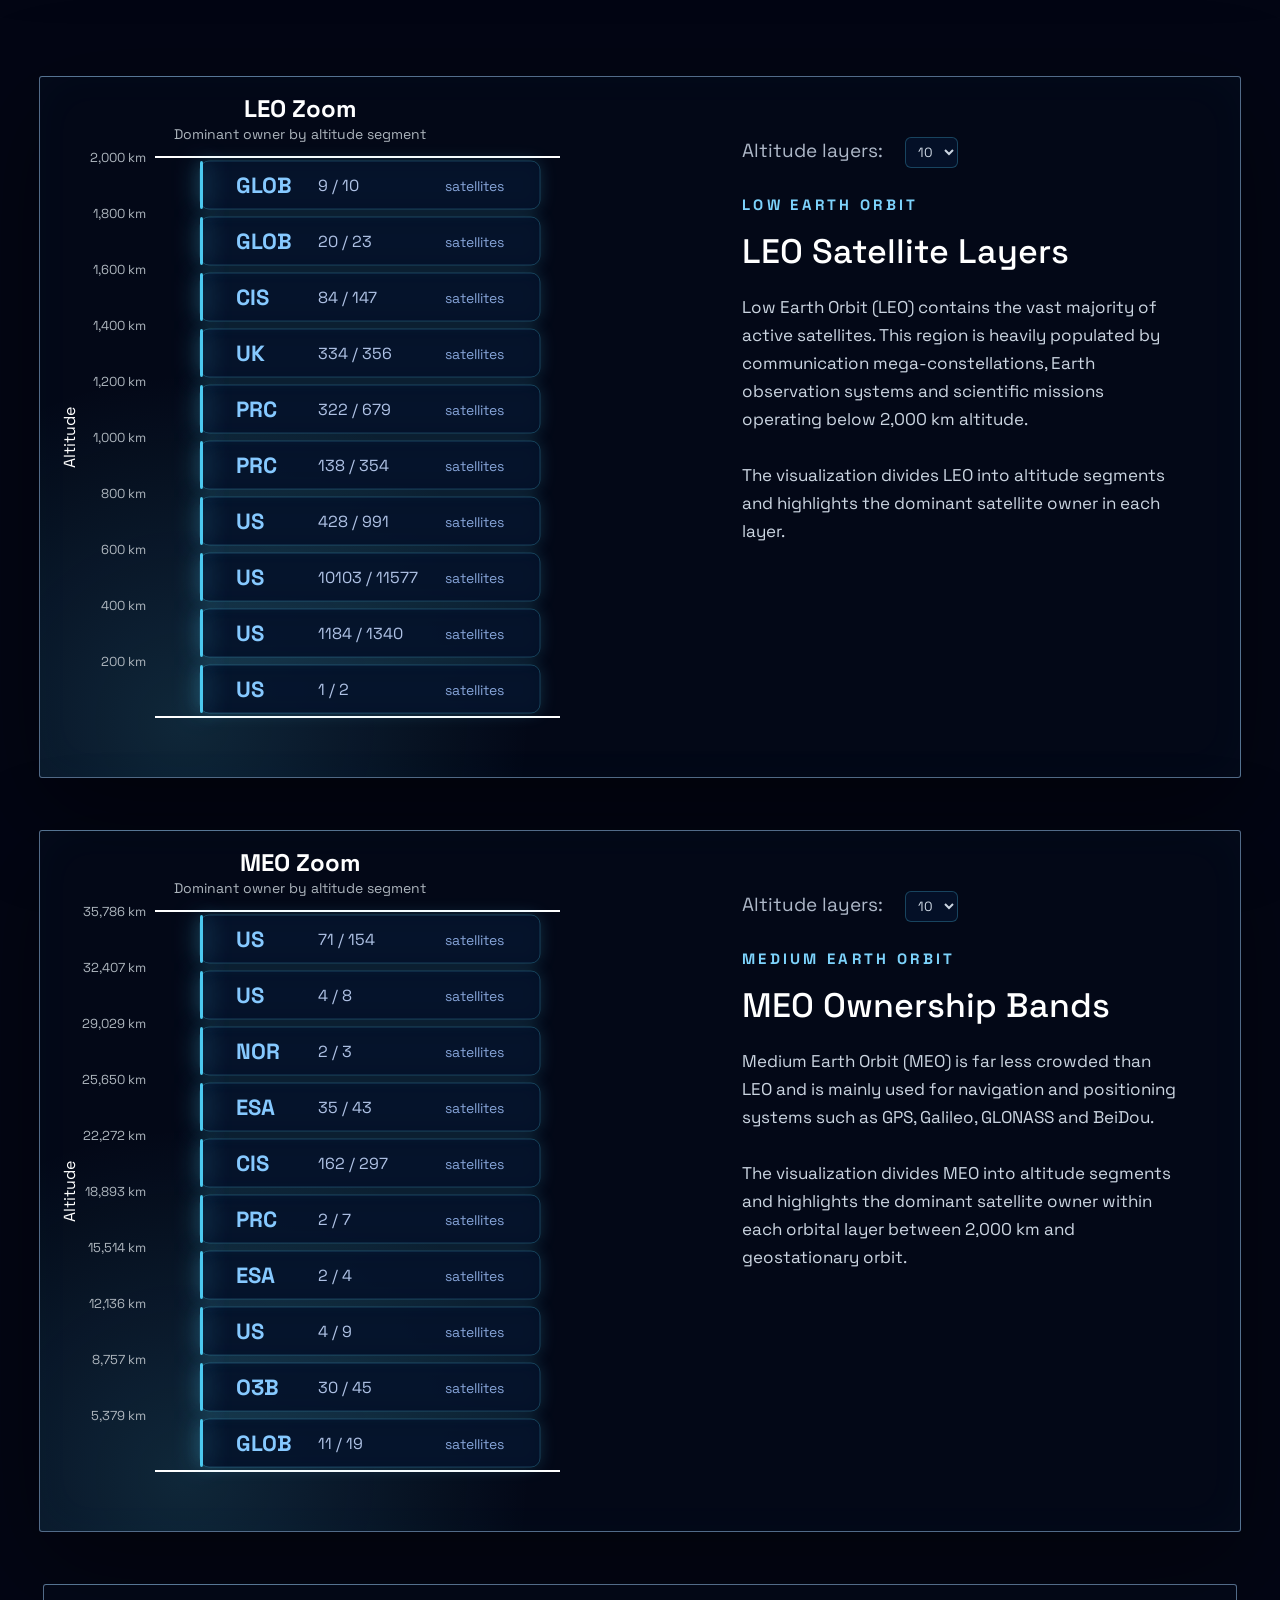
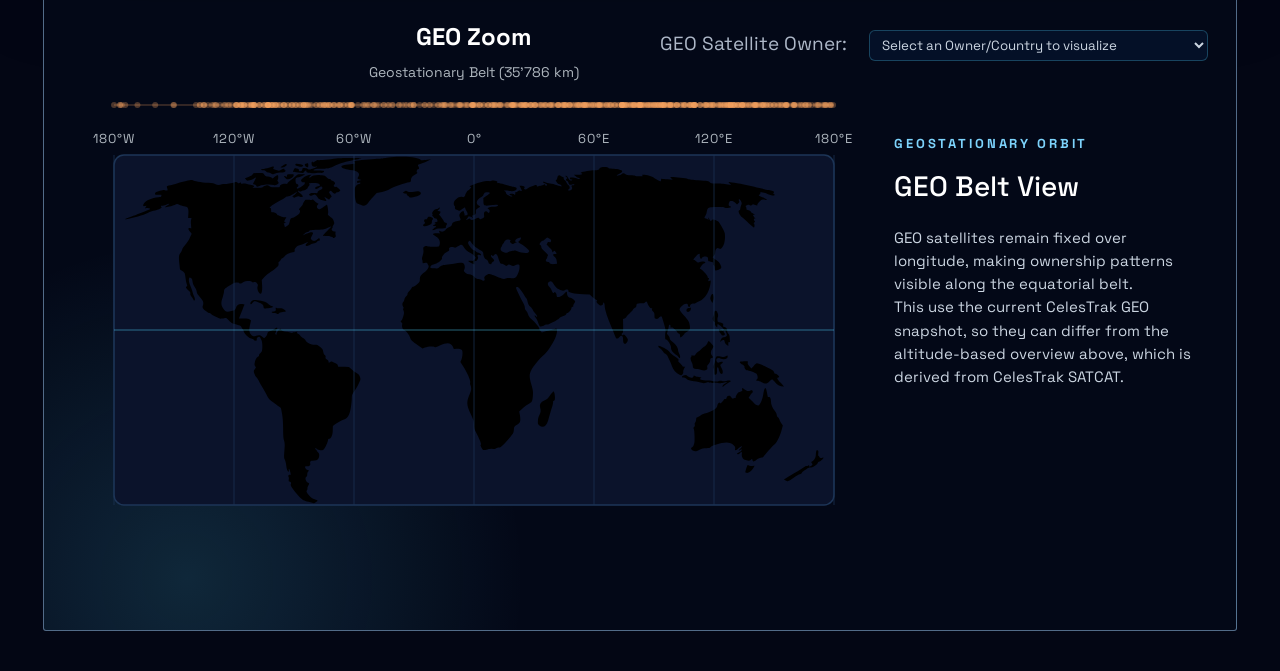
==== commit 7c59be90: "added more hover possibilities" ====
--- a/orbital-structure/index.html
+++ b/orbital-structure/index.html
@@ -220,6 +220,8 @@
         </div>
     </div>
 
+    <div id="owner-tooltip" class="owner-tooltip"></div>
+
 
 
     <!-- JS -->
--- a/orbital-structure/style.css
+++ b/orbital-structure/style.css
@@ -508,6 +508,47 @@
   box-shadow:
     0 12px 32px rgba(0, 0, 0, 0.28),
     inset 0 0 16px rgba(255, 255, 255, 0.025);
+}
+
+.owner-tooltip {
+  position: fixed;
+  z-index: 80;
+  max-width: 220px;
+  padding: 10px 12px;
+
+  background: rgba(5, 10, 25, 0.9);
+  border: 1px solid rgba(76, 201, 240, 0.38);
+  border-radius: 8px;
+  box-shadow:
+    0 16px 42px rgba(0, 0, 0, 0.38),
+    0 0 20px rgba(76, 201, 240, 0.16),
+    inset 0 0 18px rgba(76, 201, 240, 0.035);
+  backdrop-filter: blur(10px);
+
+  color: #cbd5e1;
+  font-size: 13px;
+  line-height: 1.35;
+
+  opacity: 0;
+  transform: translate(12px, 12px);
+  pointer-events: none;
+  transition: opacity 0.16s ease;
+}
+
+.owner-tooltip.visible {
+  opacity: 1;
+}
+
+.owner-tooltip strong {
+  display: block;
+  margin-bottom: 4px;
+  color: #7dd3fc;
+  font-size: 15px;
+  letter-spacing: 0.08em;
+}
+
+.zoom-row-hover-target {
+  cursor: help;
 }
 
 /* ==================================================
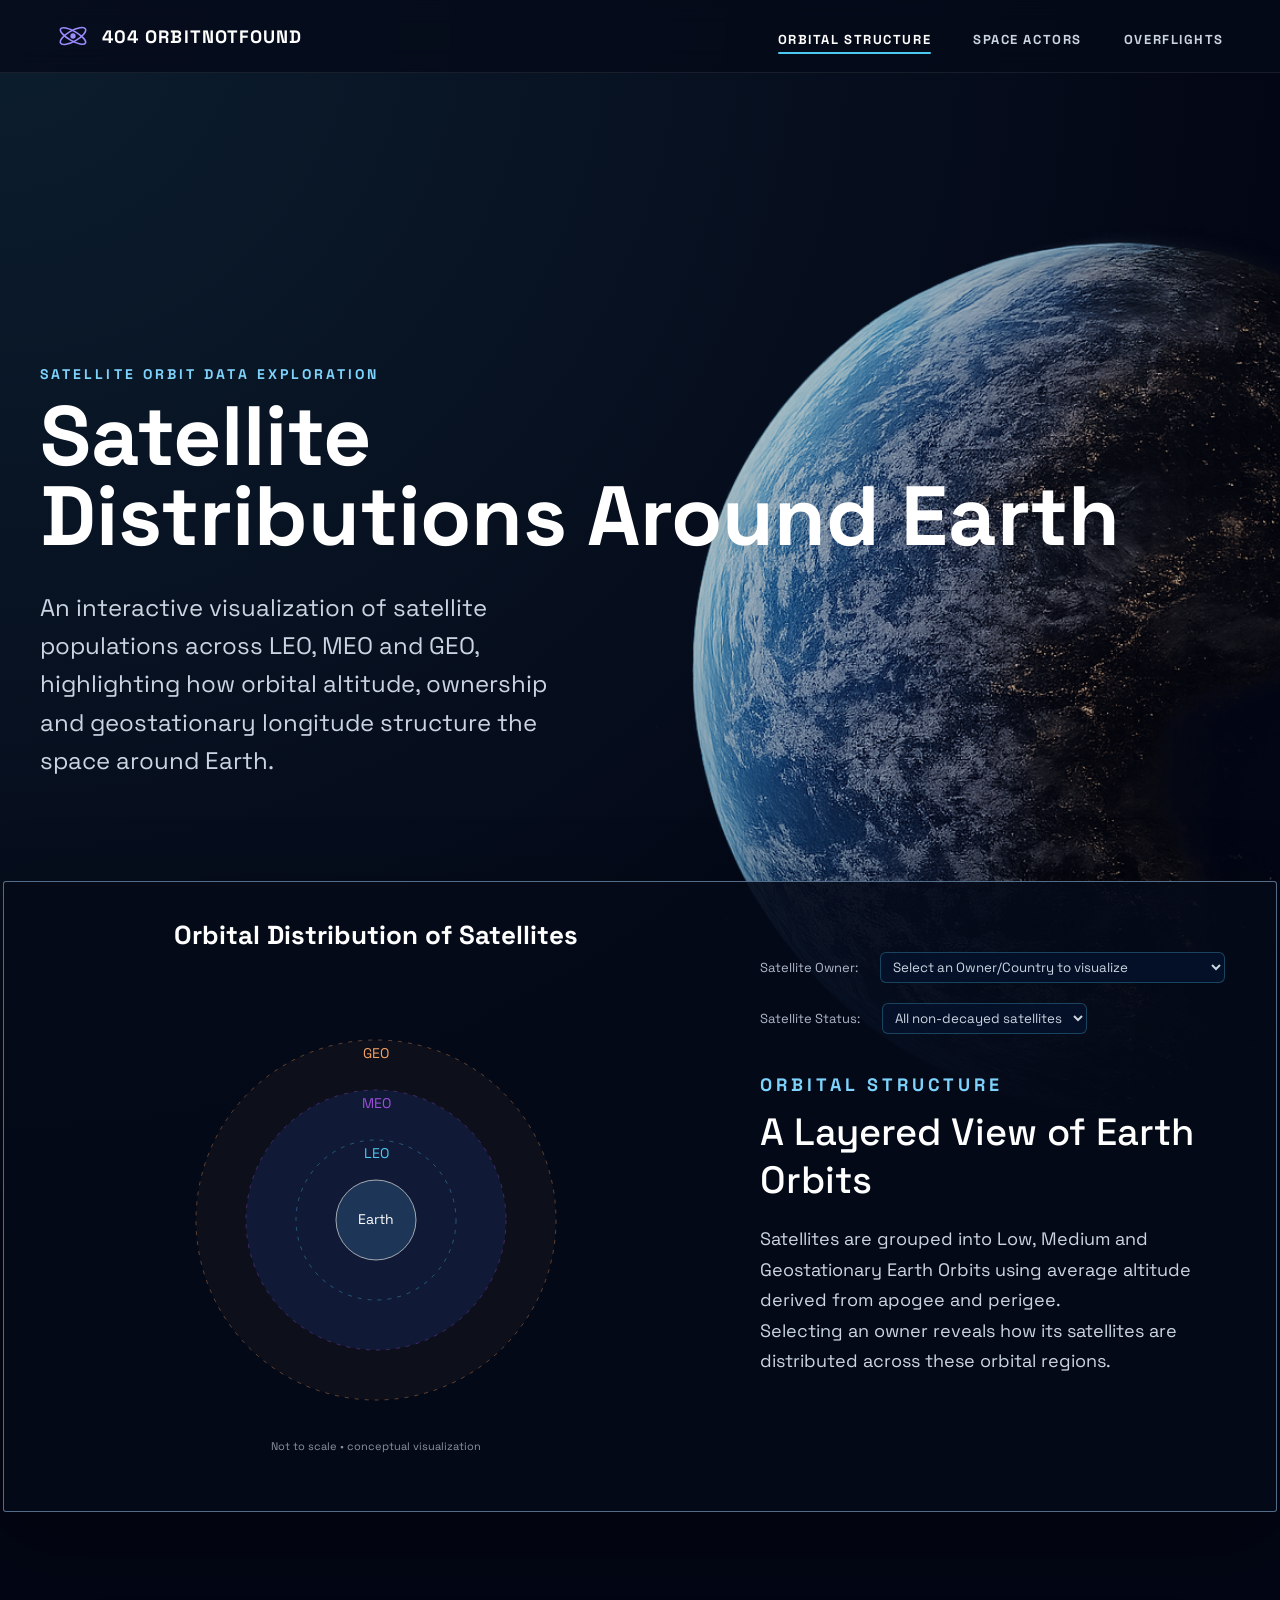
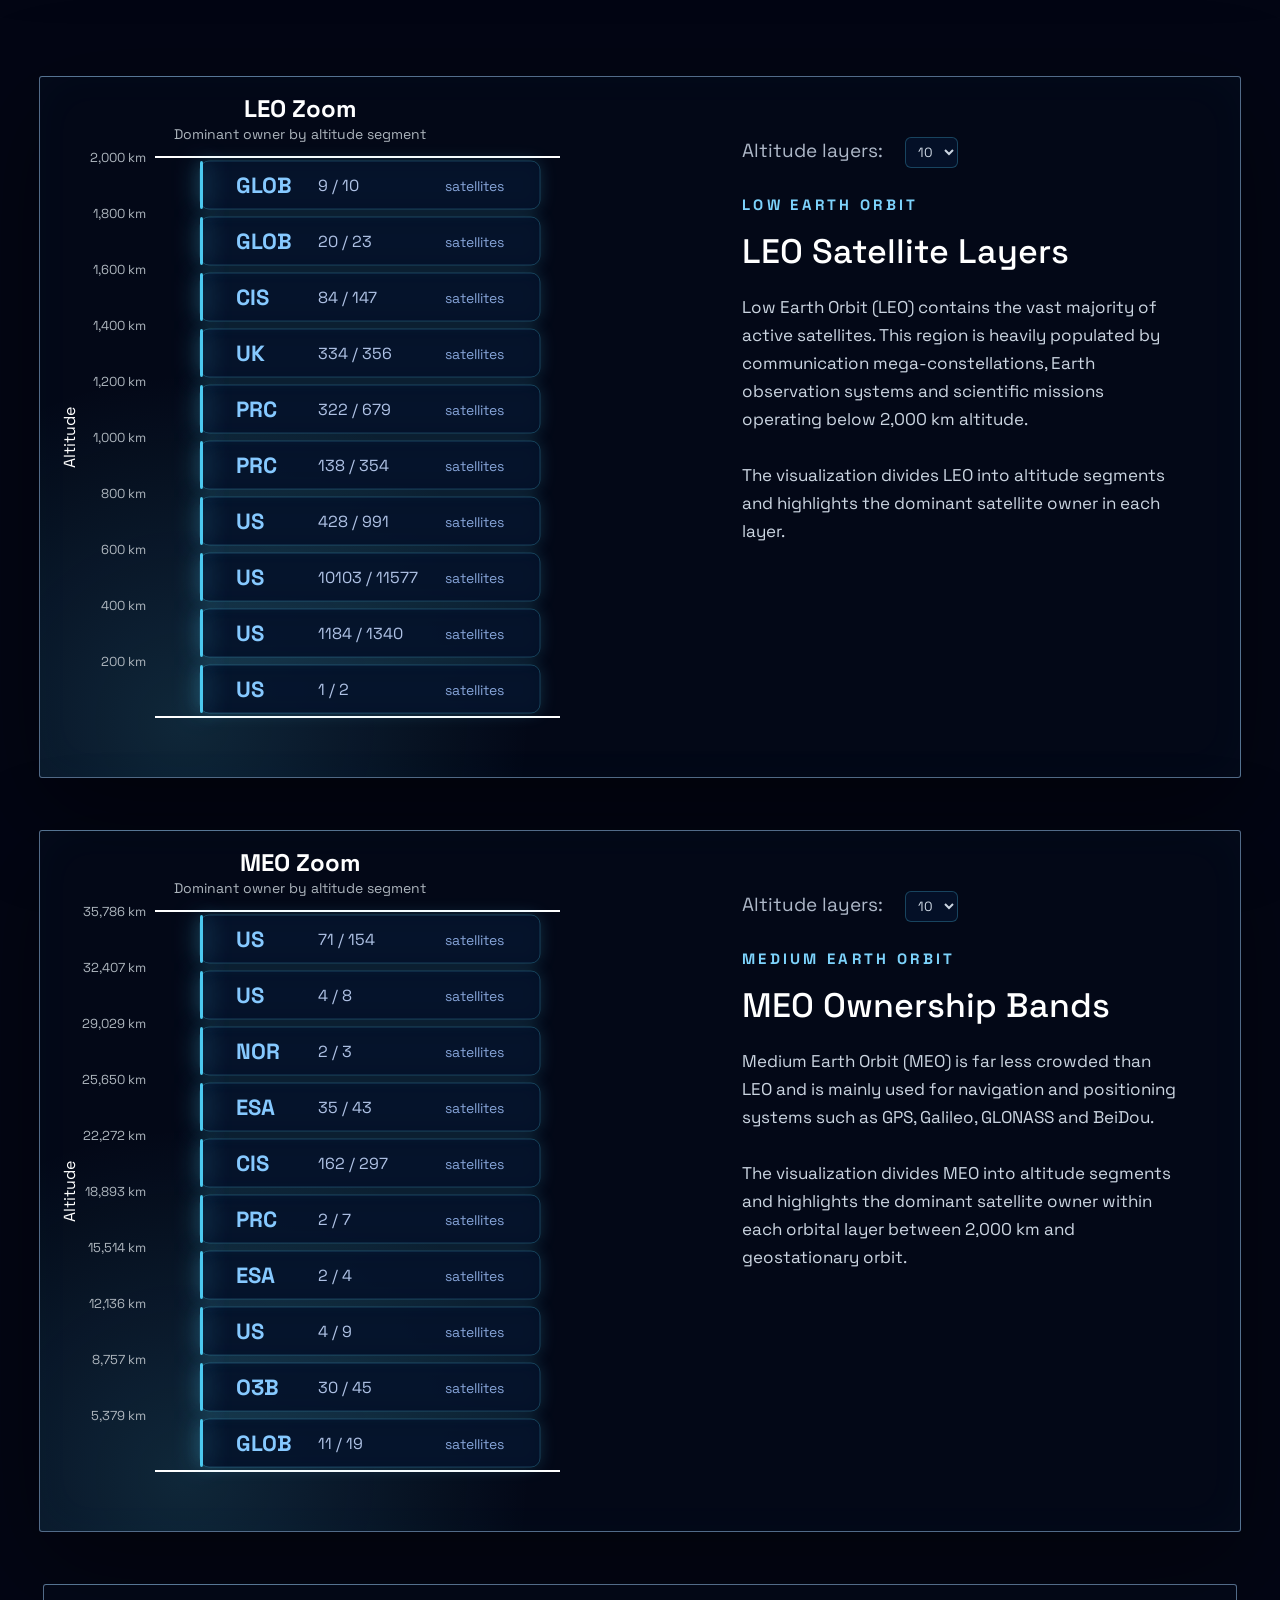
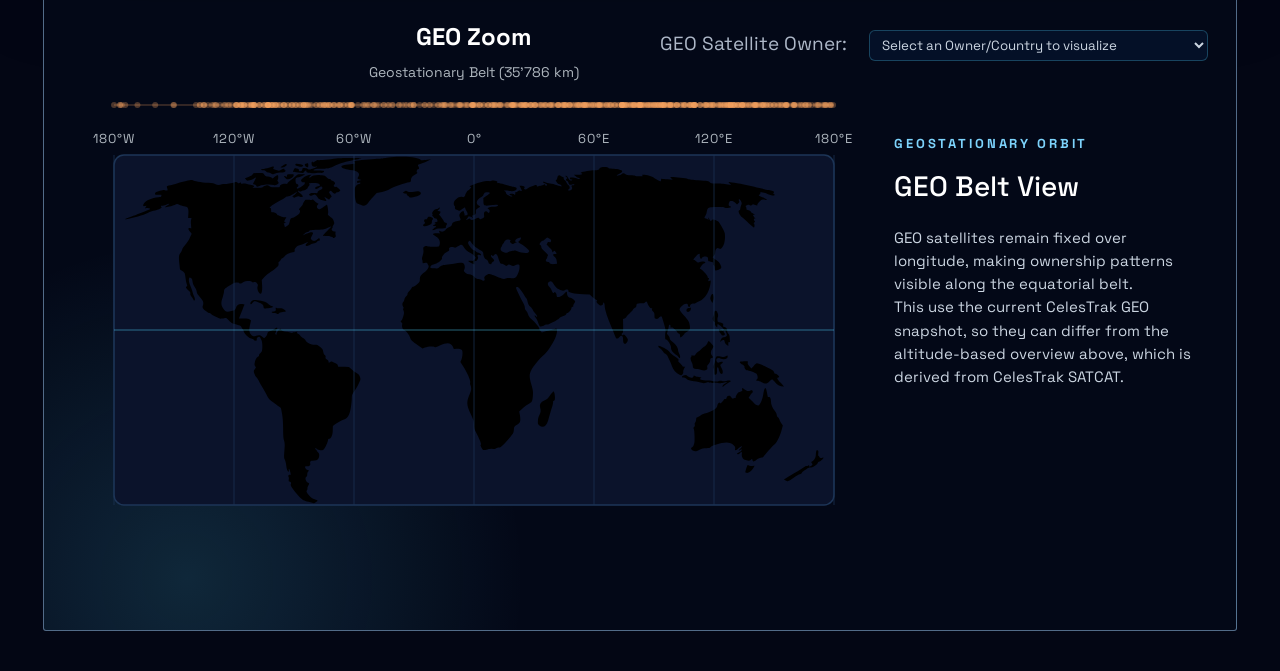
==== commit 54f03ec4: "added a link in the orbital structure index" ====
--- a/orbital-structure/index.html
+++ b/orbital-structure/index.html
@@ -52,7 +52,7 @@
         
         <a href="#orbital-structure" class="active">Orbital Structure</a>
         <a href="../space-actors/">Space Actors</a>
-        <a href="#about">Overfilghts</a>
+        <a href="../overflights/">Overflights</a>
     </nav>
     </header>
 
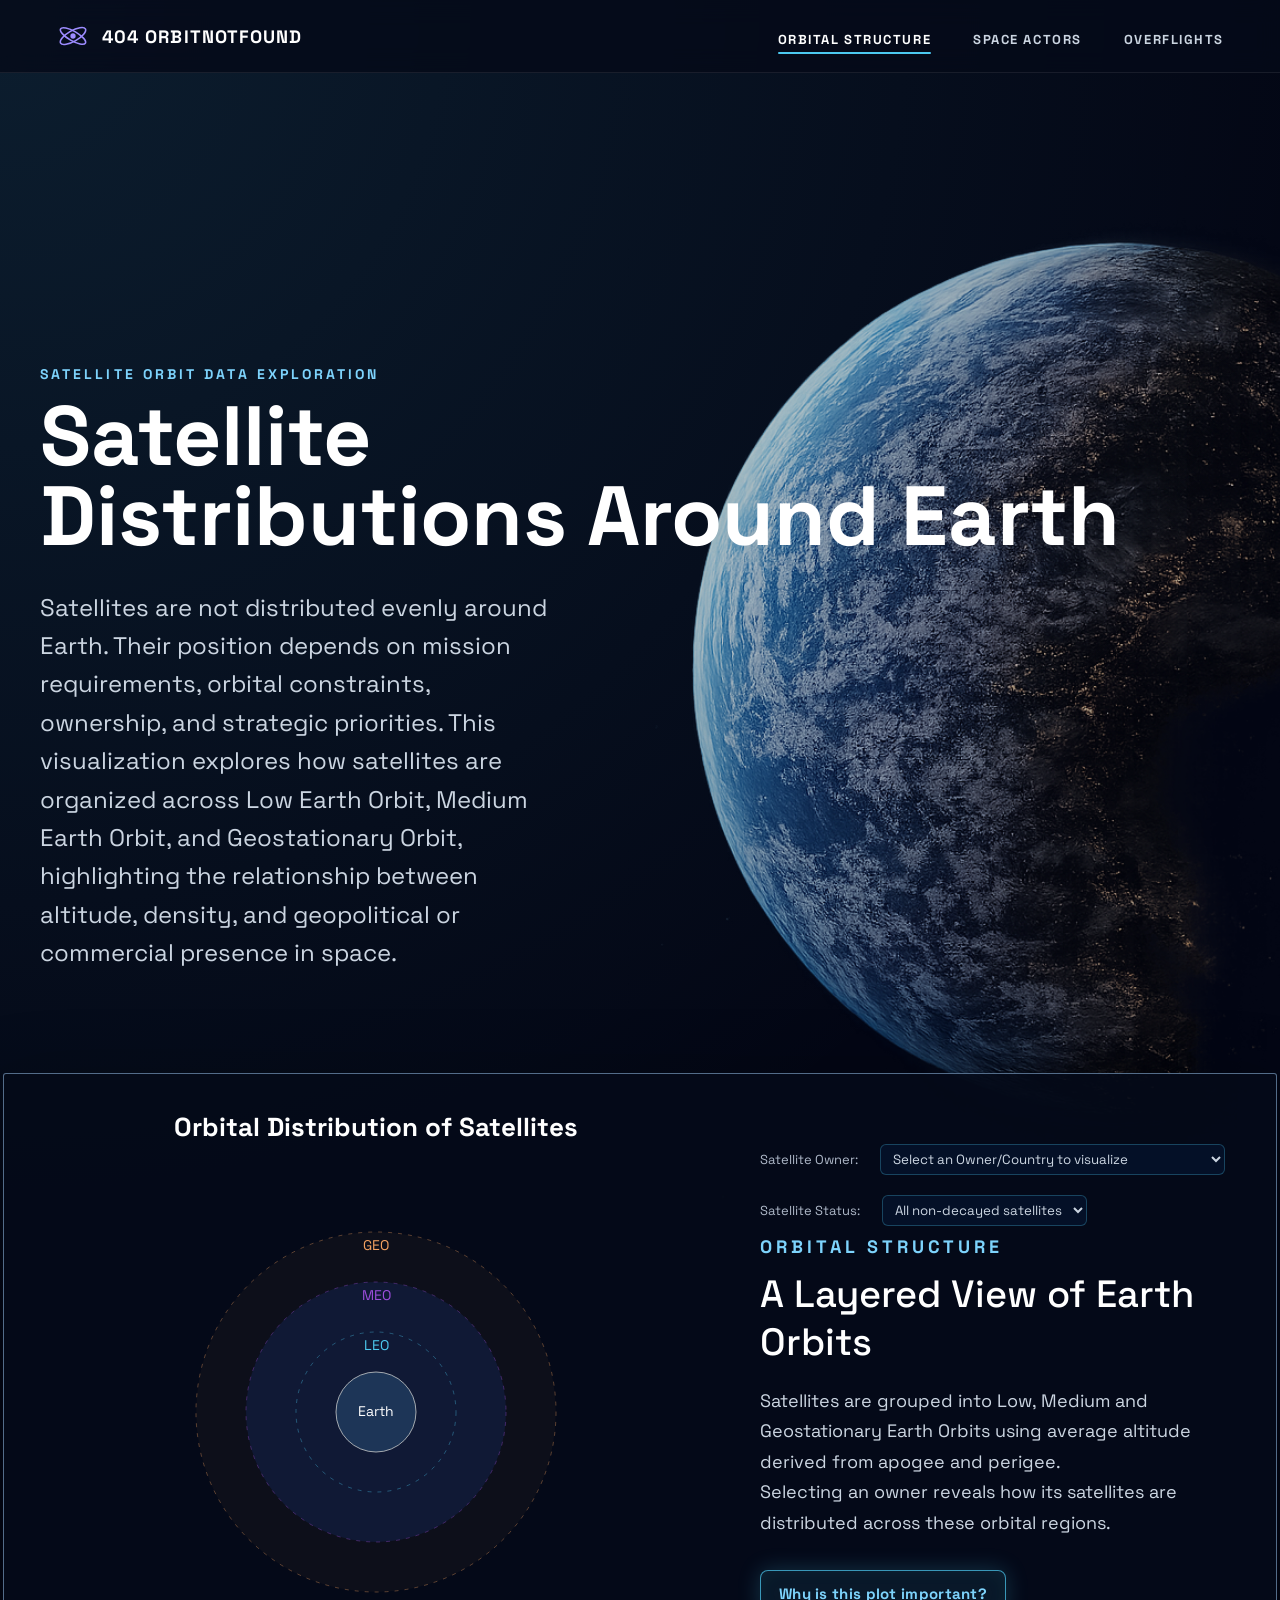
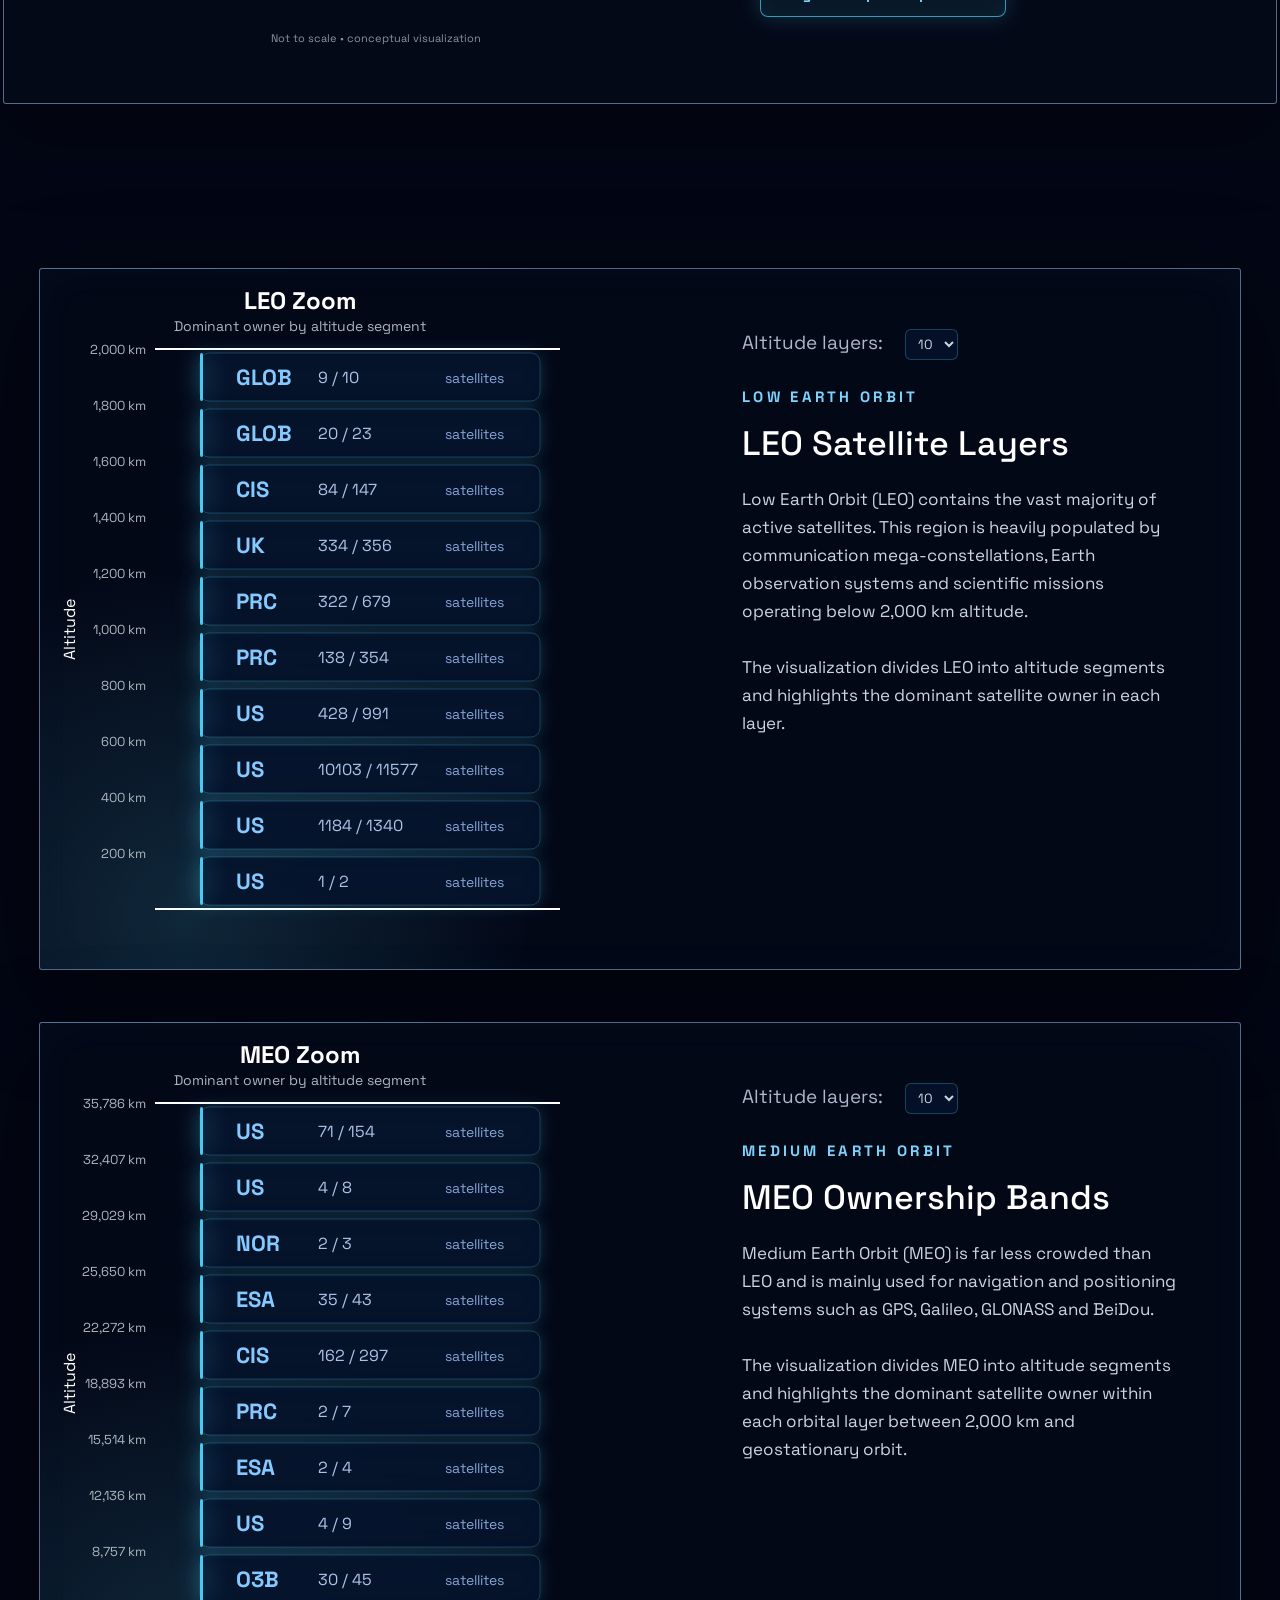
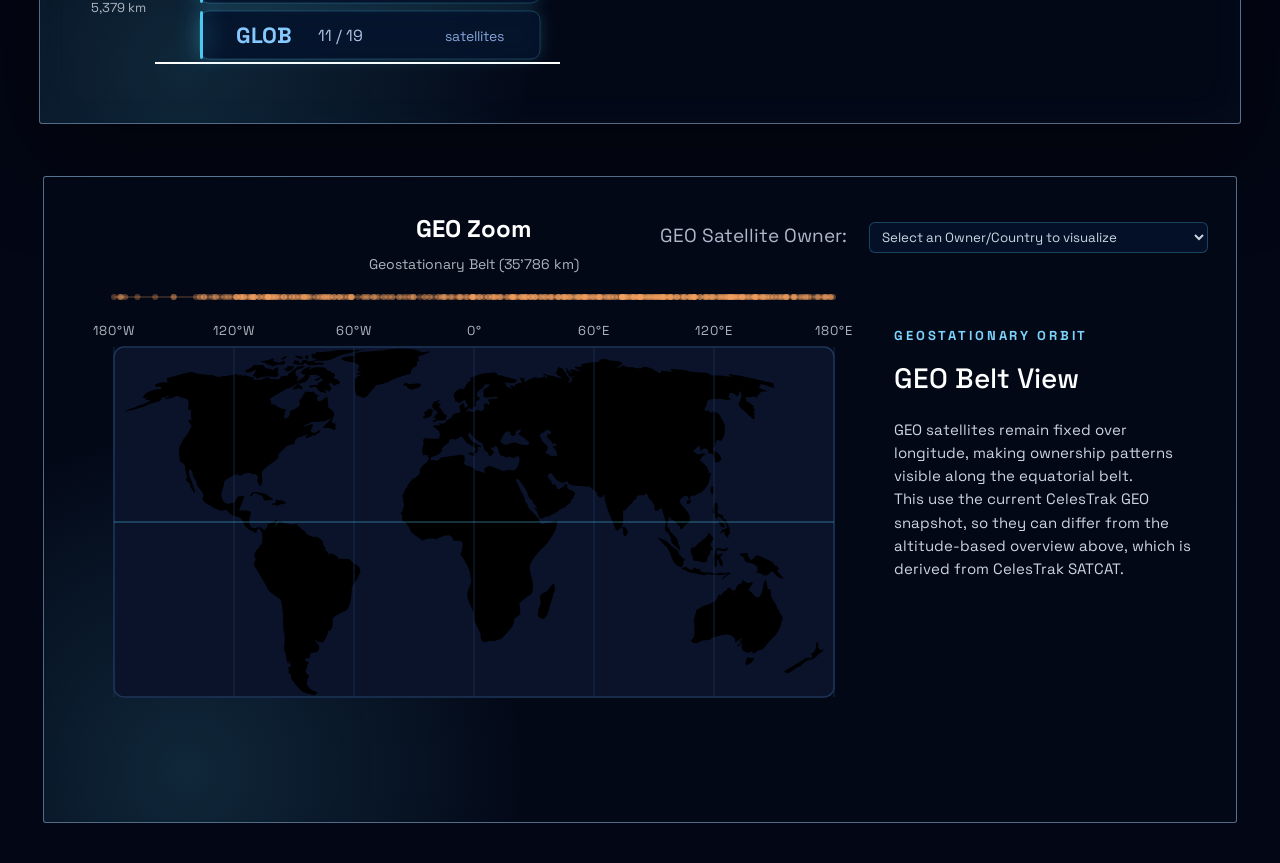
==== commit 4d874430: "overflights" ====
--- a/orbital-structure/index.html
+++ b/orbital-structure/index.html
@@ -71,9 +71,8 @@
         </h1>
 
         <p class="hero-description">
-        An interactive visualization of satellite populations across LEO, MEO
-        and GEO, highlighting how orbital altitude, ownership and geostationary
-        longitude structure the space around Earth.
+        Satellites are not distributed evenly around Earth. Their position depends on mission requirements, orbital constraints, ownership, and strategic priorities.
+        This visualization explores how satellites are organized across Low Earth Orbit, Medium Earth Orbit, and Geostationary Orbit, highlighting the relationship between altitude, density, and geopolitical or commercial presence in space.
         </p>
 
     </div>  
@@ -114,6 +113,9 @@
         Selecting an owner reveals how its satellites are distributed across these orbital
         regions.
         </p>
+        <button id="plot-importance-button" class="plot-info-button" type="button">
+            Why is this plot important?
+        </button>
     </div>
     </section>
     </section>
@@ -220,6 +222,34 @@
         </div>
     </div>
 
+    <div id="plot-importance-popup" class="plot-info-popup" aria-hidden="true">
+        <div class="plot-info-panel" role="dialog" aria-modal="true" aria-labelledby="plot-importance-title">
+            <button id="plot-importance-close" class="plot-info-close" type="button" aria-label="Close explanation">
+                &times;
+            </button>
+
+            <p class="popup-focus">
+                <span></span>
+                CONTEXT
+                <span></span>
+            </p>
+
+            <h3 id="plot-importance-title">Why This Plot Matters</h3>
+
+            <p>
+                Space is often described as a global commons: no country can claim sovereignty over an orbital region in the same way it can claim territory on Earth. However, orbital space is not unlimited in practice. Satellites require specific altitudes, trajectories, and separation from other objects to operate safely.
+            </p>
+
+            <p>
+                This means that access to useful orbital regions can become constrained. When many satellites are placed in similar orbital bands, those regions become more crowded, increasing collision risks and making future deployments more complex. In this sense, orbital occupation can create a practical form of control: even without legal ownership, actors with large satellite fleets can shape who is able to use certain parts of near-Earth space.
+            </p>
+
+            <p>
+                This plot is therefore important because it shows more than where satellites are located. It reveals how orbital presence can translate into strategic advantage, and why the distribution of satellites across LEO, MEO, and GEO matters for the future accessibility of space.
+            </p>
+        </div>
+    </div>
+
     <div id="owner-tooltip" class="owner-tooltip"></div>
 
 
--- a/orbital-structure/style.css
+++ b/orbital-structure/style.css
@@ -254,6 +254,38 @@
   line-height: 1.7;
 }
 
+.plot-info-button {
+  margin-top: 14px;
+  padding: 13px 18px;
+
+  color: #7dd3fc;
+  background: rgba(76, 201, 240, 0.08);
+  border: 1px solid rgba(76, 201, 240, 0.72);
+  border-radius: 8px;
+
+  font-family: inherit;
+  font-size: 15px;
+  font-weight: 700;
+  letter-spacing: 0.02em;
+
+  cursor: pointer;
+  box-shadow:
+    0 0 22px rgba(76, 201, 240, 0.22),
+    inset 0 0 18px rgba(76, 201, 240, 0.06);
+  transition:
+    border-color 0.18s ease,
+    box-shadow 0.18s ease,
+    transform 0.18s ease;
+}
+
+.plot-info-button:hover {
+  border-color: #7dd3fc;
+  box-shadow:
+    0 0 30px rgba(76, 201, 240, 0.34),
+    inset 0 0 20px rgba(76, 201, 240, 0.09);
+  transform: translateY(-1px);
+}
+
 
 .orbit-zone {
   opacity: 0.035;
@@ -549,6 +581,94 @@
 
 .zoom-row-hover-target {
   cursor: help;
+}
+
+.plot-info-popup {
+  position: fixed;
+  inset: 0;
+  z-index: 70;
+
+  display: flex;
+  align-items: center;
+  justify-content: center;
+  padding: 32px;
+
+  background: rgba(3, 6, 20, 0.62);
+  backdrop-filter: blur(10px);
+
+  opacity: 0;
+  pointer-events: none;
+  transition: opacity 0.2s ease;
+}
+
+.plot-info-popup.visible {
+  opacity: 1;
+  pointer-events: auto;
+}
+
+.plot-info-panel {
+  position: relative;
+  width: min(780px, calc(100vw - 48px));
+  max-height: calc(100vh - 64px);
+  overflow: auto;
+  padding: 38px 42px;
+
+  background:
+    radial-gradient(circle at 20% 10%, rgba(76, 201, 240, 0.12), transparent 32%),
+    rgba(5, 10, 25, 0.92);
+  border: 1px solid rgba(148, 190, 230, 0.55);
+  border-radius: 18px;
+  box-shadow:
+    0 28px 90px rgba(0, 0, 0, 0.58),
+    0 0 38px rgba(76, 201, 240, 0.14),
+    inset 0 0 40px rgba(76, 201, 240, 0.035);
+}
+
+.plot-info-panel .popup-focus {
+  margin-bottom: 18px;
+}
+
+.plot-info-panel h3 {
+  margin: 0 0 20px;
+  color: white;
+  font-size: 34px;
+  font-weight: 400;
+  line-height: 1.1;
+}
+
+.plot-info-panel p:not(.popup-focus) {
+  margin: 0 0 18px;
+  color: #cbd5e1;
+  font-size: 17px;
+  line-height: 1.7;
+}
+
+.plot-info-panel p:last-child {
+  margin-bottom: 0;
+}
+
+.plot-info-close {
+  position: absolute;
+  top: 18px;
+  right: 18px;
+
+  width: 36px;
+  height: 36px;
+
+  color: #cbd5e1;
+  background: rgba(255, 255, 255, 0.03);
+  border: 1px solid rgba(148, 190, 230, 0.35);
+  border-radius: 8px;
+
+  font-size: 24px;
+  line-height: 1;
+  cursor: pointer;
+}
+
+.plot-info-close:hover {
+  color: #7dd3fc;
+  border-color: rgba(76, 201, 240, 0.72);
+  box-shadow: 0 0 18px rgba(76, 201, 240, 0.18);
 }
 
 /* ==================================================
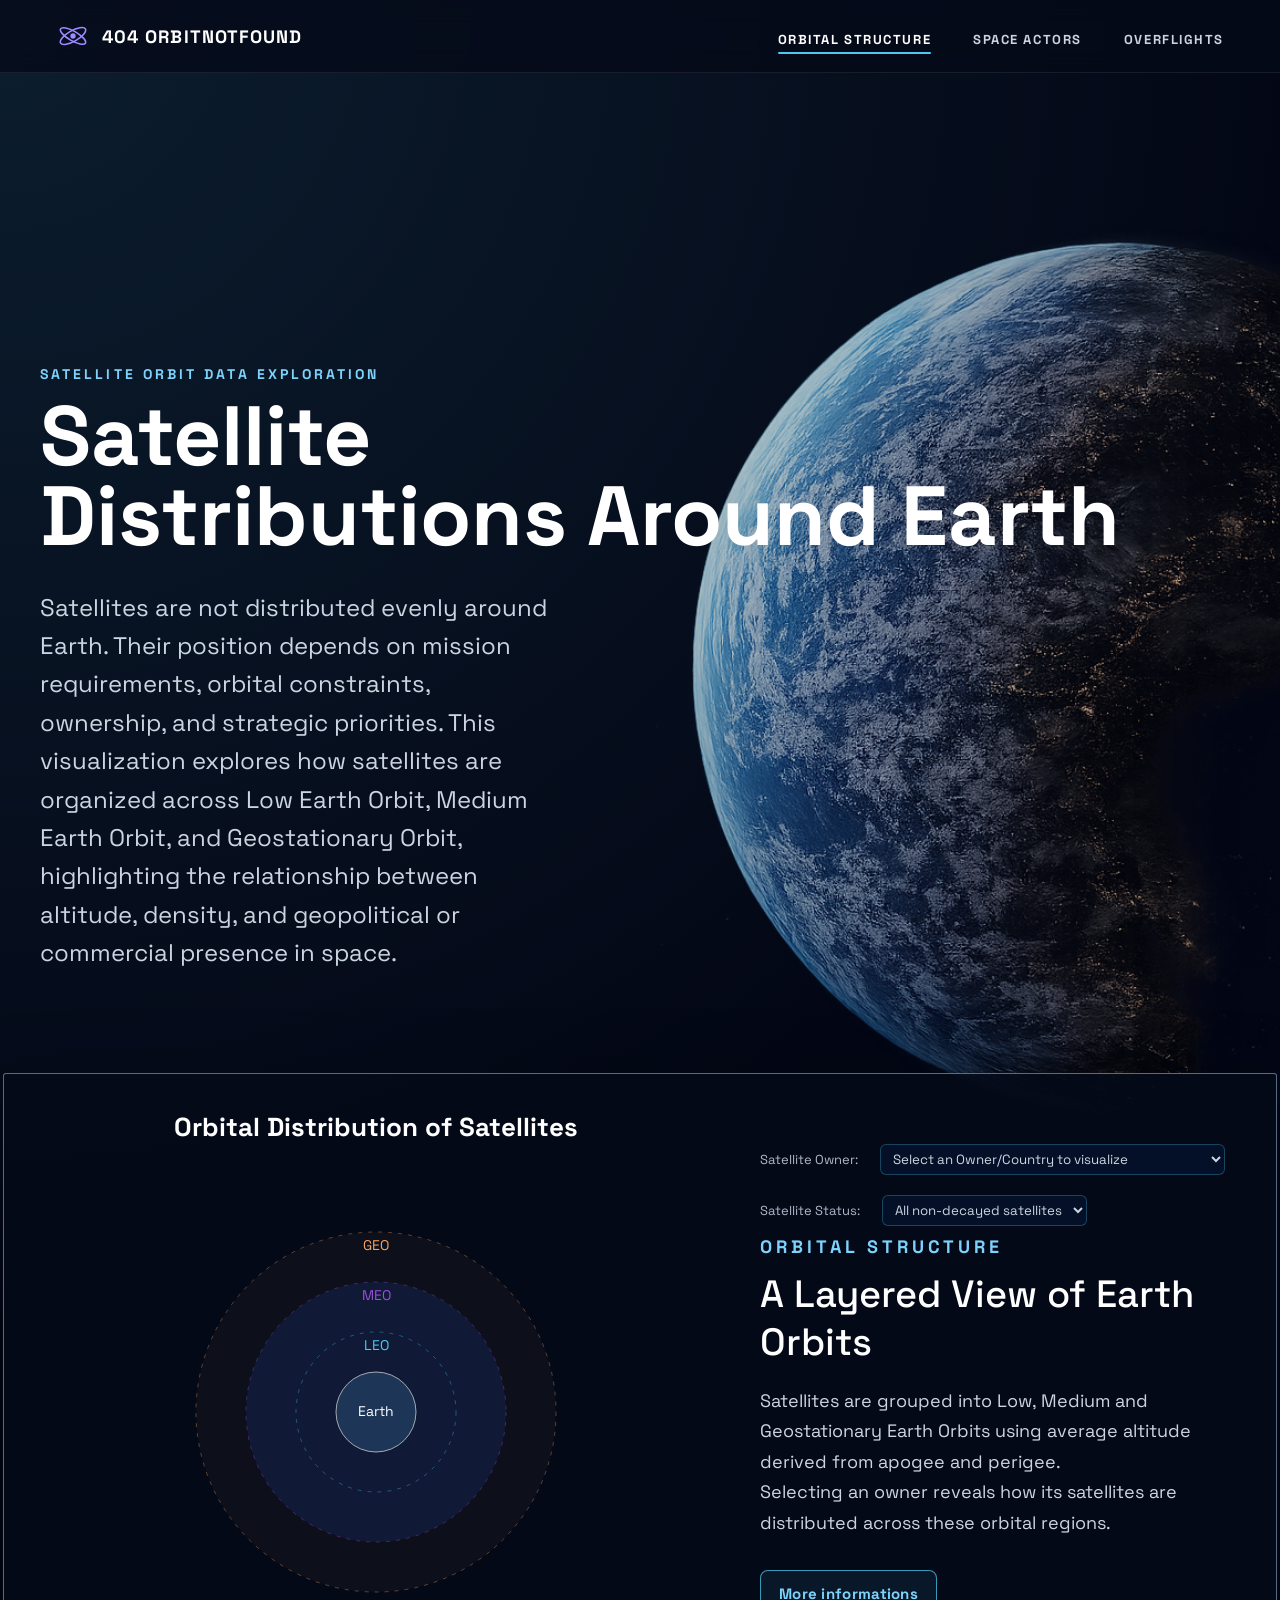
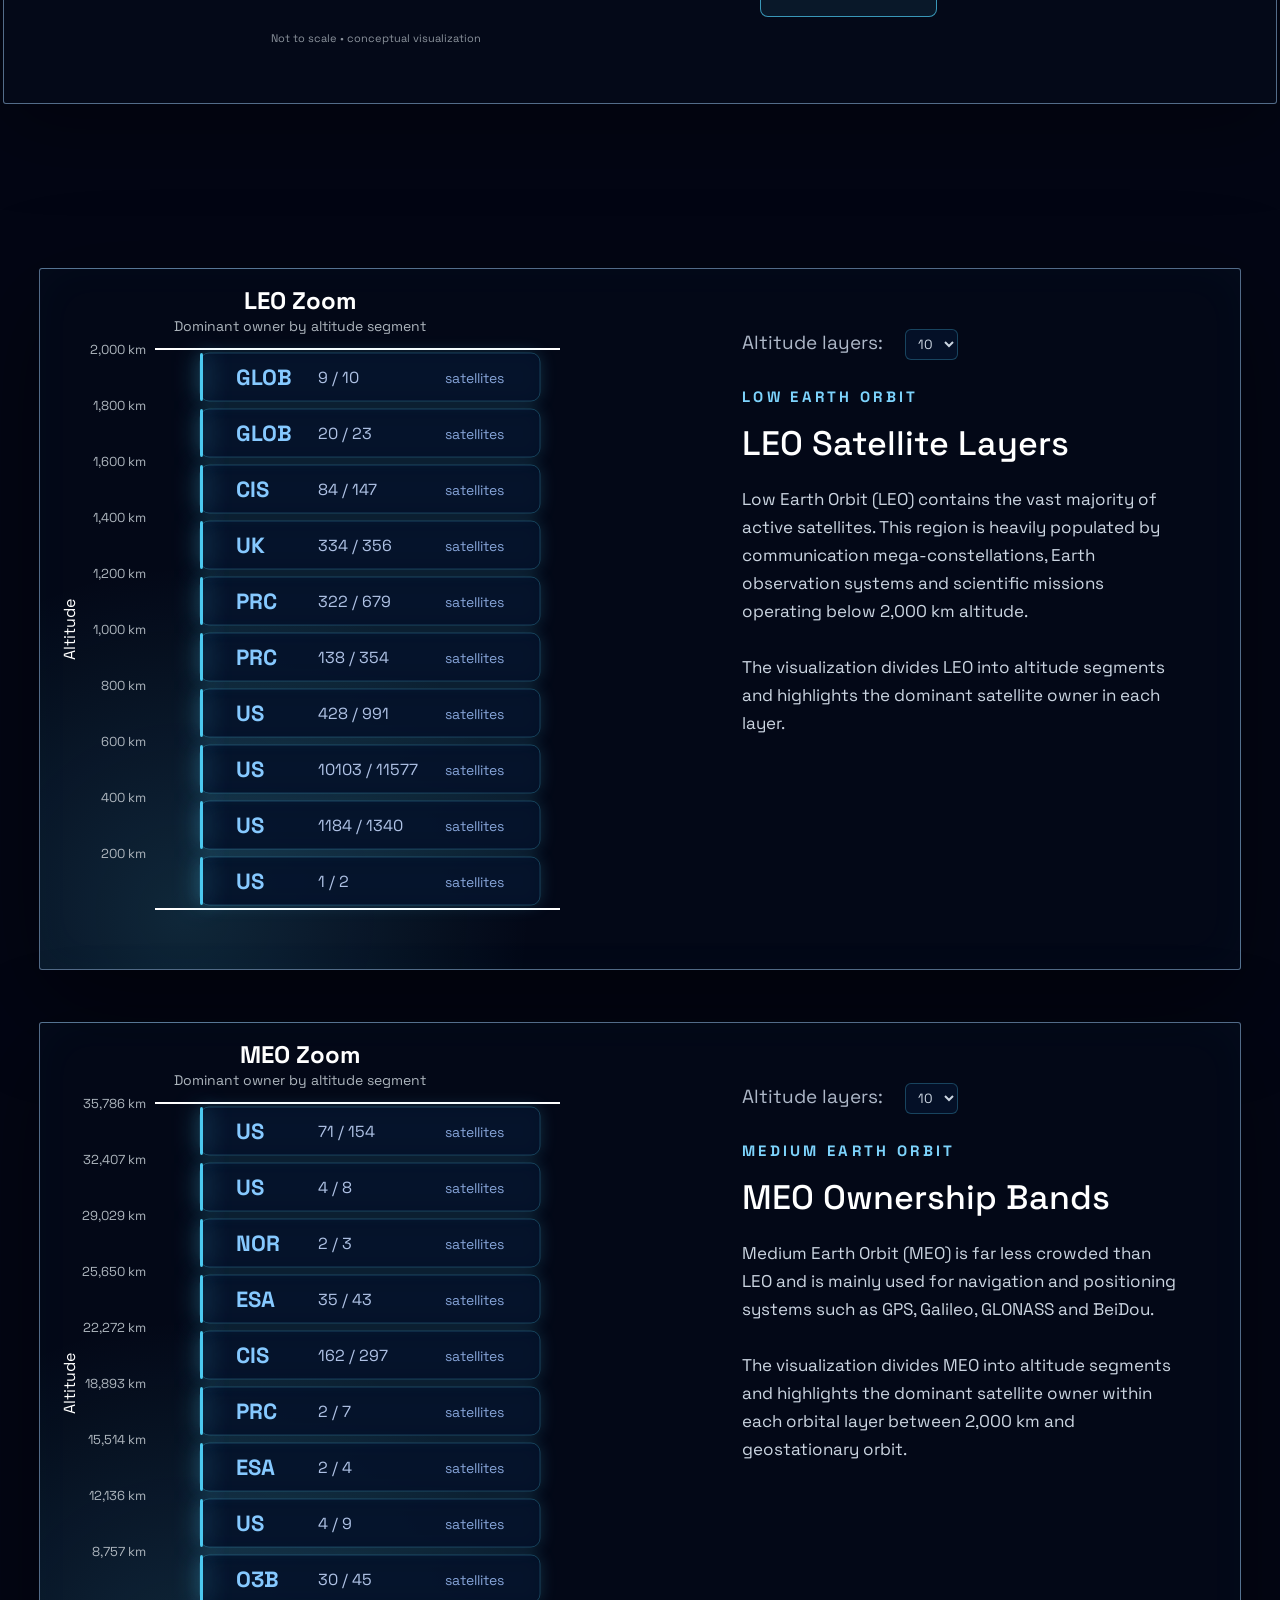
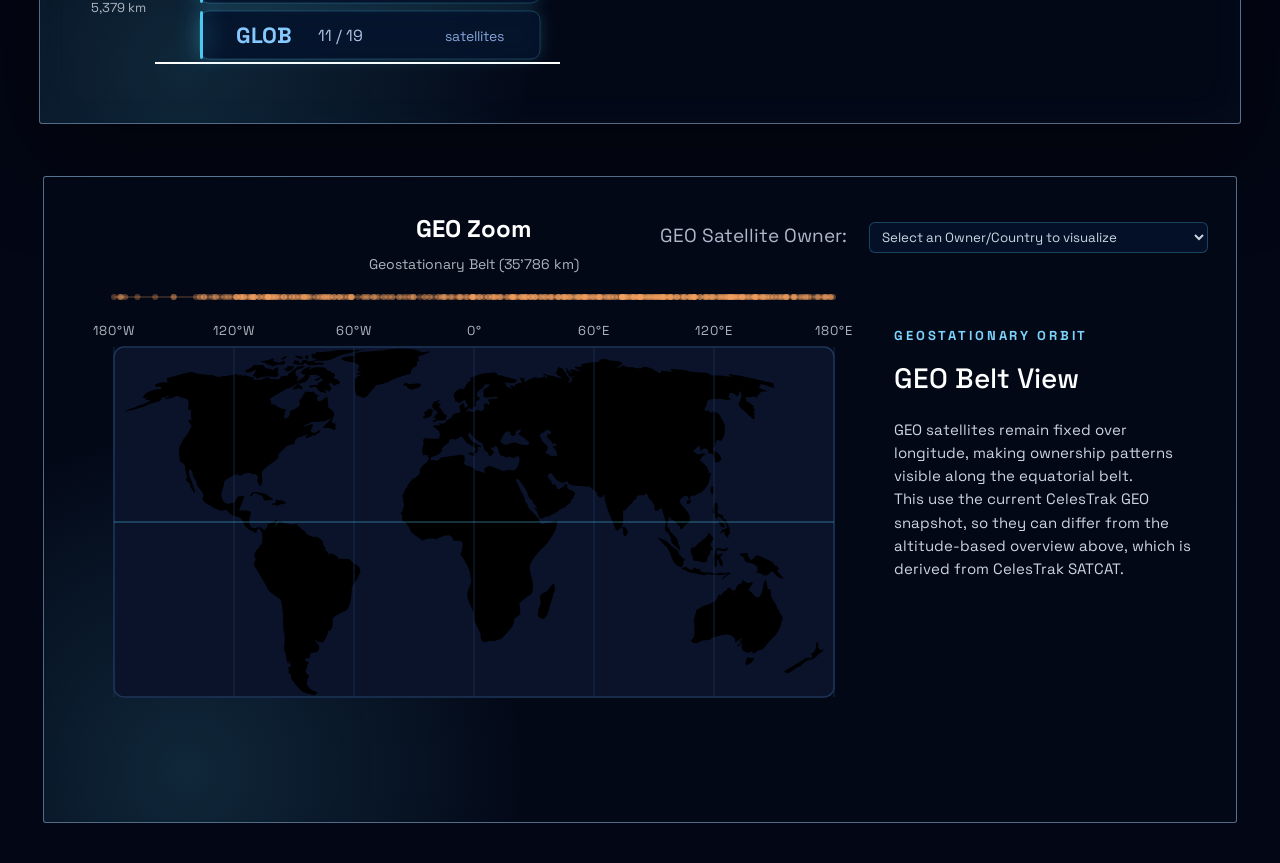
==== commit da0dd11a: "overflights" ====
--- a/orbital-structure/index.html
+++ b/orbital-structure/index.html
@@ -114,7 +114,7 @@
         regions.
         </p>
         <button id="plot-importance-button" class="plot-info-button" type="button">
-            Why is this plot important?
+            More informations
         </button>
     </div>
     </section>
--- a/orbital-structure/style.css
+++ b/orbital-structure/style.css
@@ -269,20 +269,15 @@
   letter-spacing: 0.02em;
 
   cursor: pointer;
-  box-shadow:
-    0 0 22px rgba(76, 201, 240, 0.22),
-    inset 0 0 18px rgba(76, 201, 240, 0.06);
+  box-shadow: none;
   transition:
     border-color 0.18s ease,
-    box-shadow 0.18s ease,
     transform 0.18s ease;
 }
 
 .plot-info-button:hover {
   border-color: #7dd3fc;
-  box-shadow:
-    0 0 30px rgba(76, 201, 240, 0.34),
-    inset 0 0 20px rgba(76, 201, 240, 0.09);
+  box-shadow: none;
   transform: translateY(-1px);
 }
 
@@ -577,6 +572,13 @@
   color: #7dd3fc;
   font-size: 15px;
   letter-spacing: 0.08em;
+}
+
+.owner-tooltip .tooltip-row {
+  display: block;
+  color: #cbd5e1;
+  font-size: 12px;
+  line-height: 1.45;
 }
 
 .zoom-row-hover-target {
@@ -909,10 +911,12 @@
 .geo-satellite-dot {
   fill: #f4a261;
   opacity: 0.3;
+  cursor: help;
 }
 .geo-satellite-dot-selected {
   fill: #4cc9f0;
   opacity: 1;
+  cursor: help;
 }
 
 .geo-projection-line {
@@ -924,6 +928,7 @@
 .geo-ground-dot {
   fill: #4cc9f0;
   opacity: 0.65;
-}
-
-
+  cursor: help;
+}
+
+
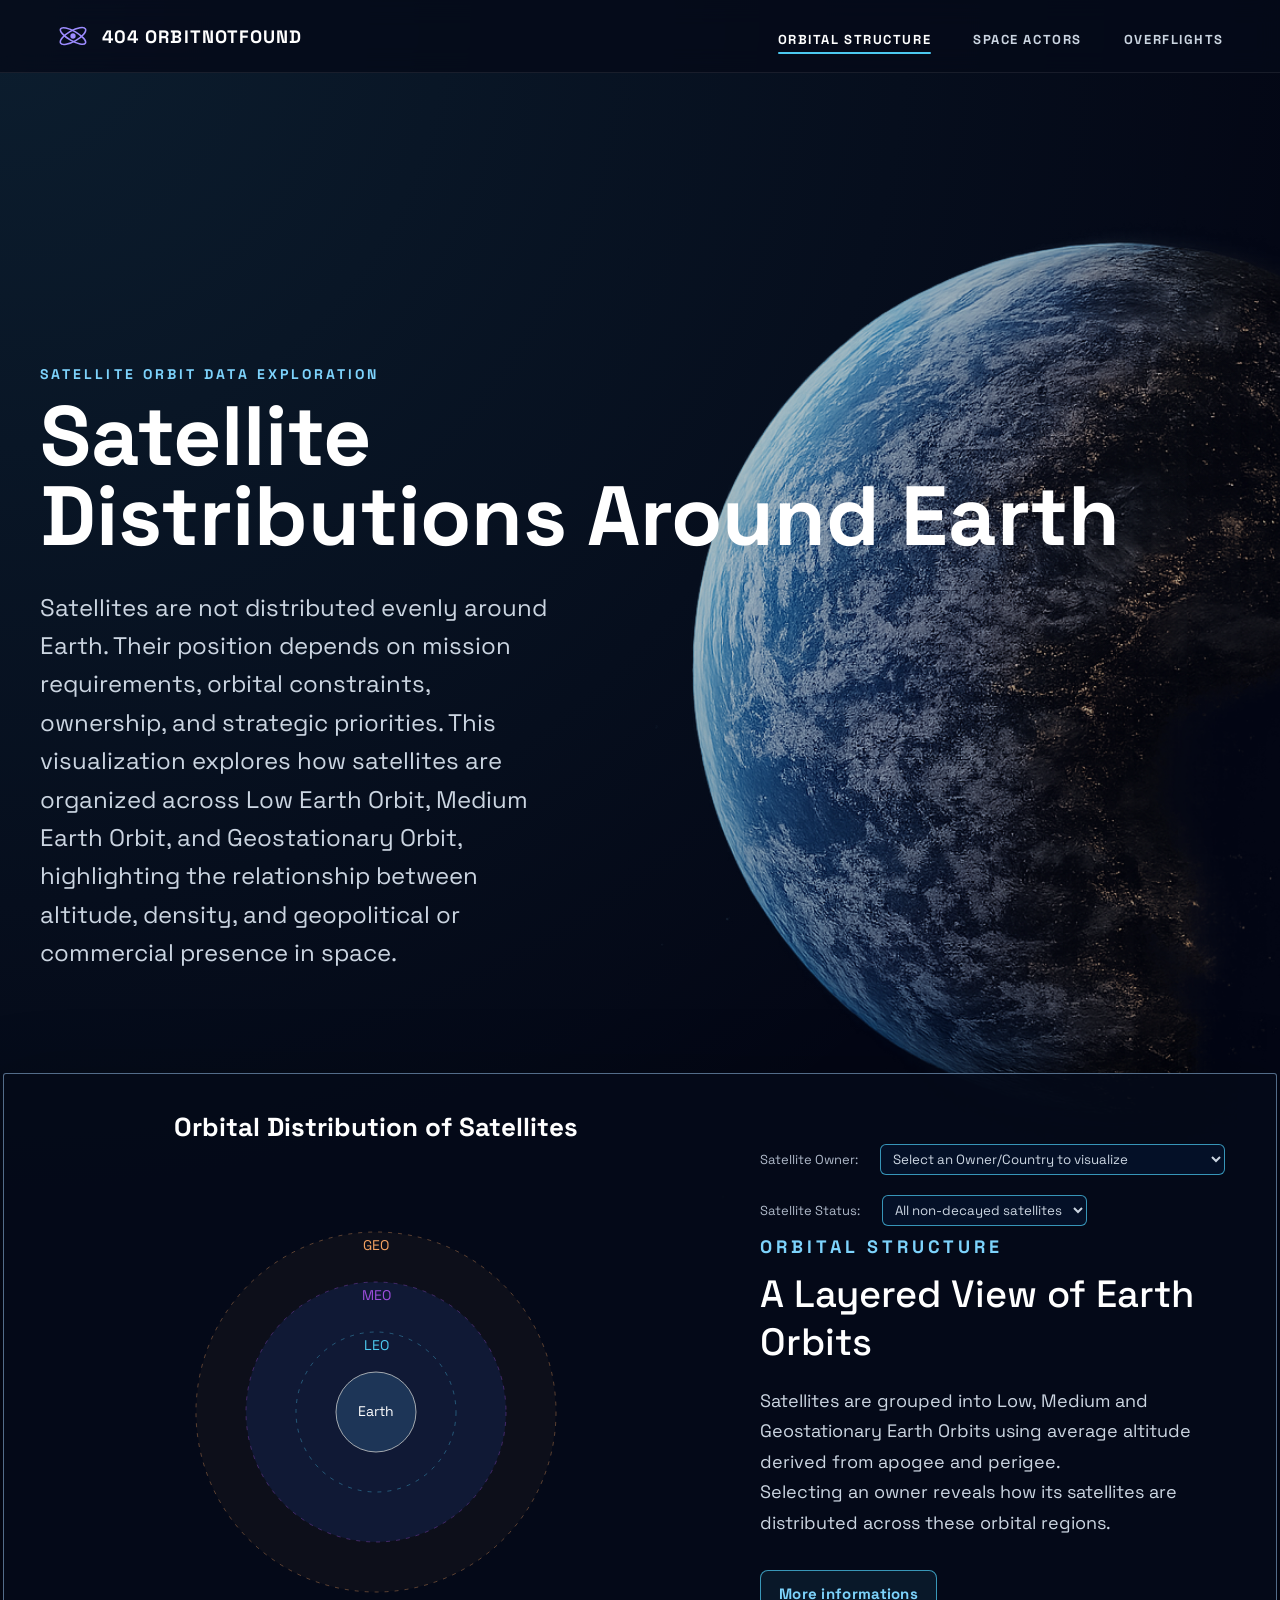
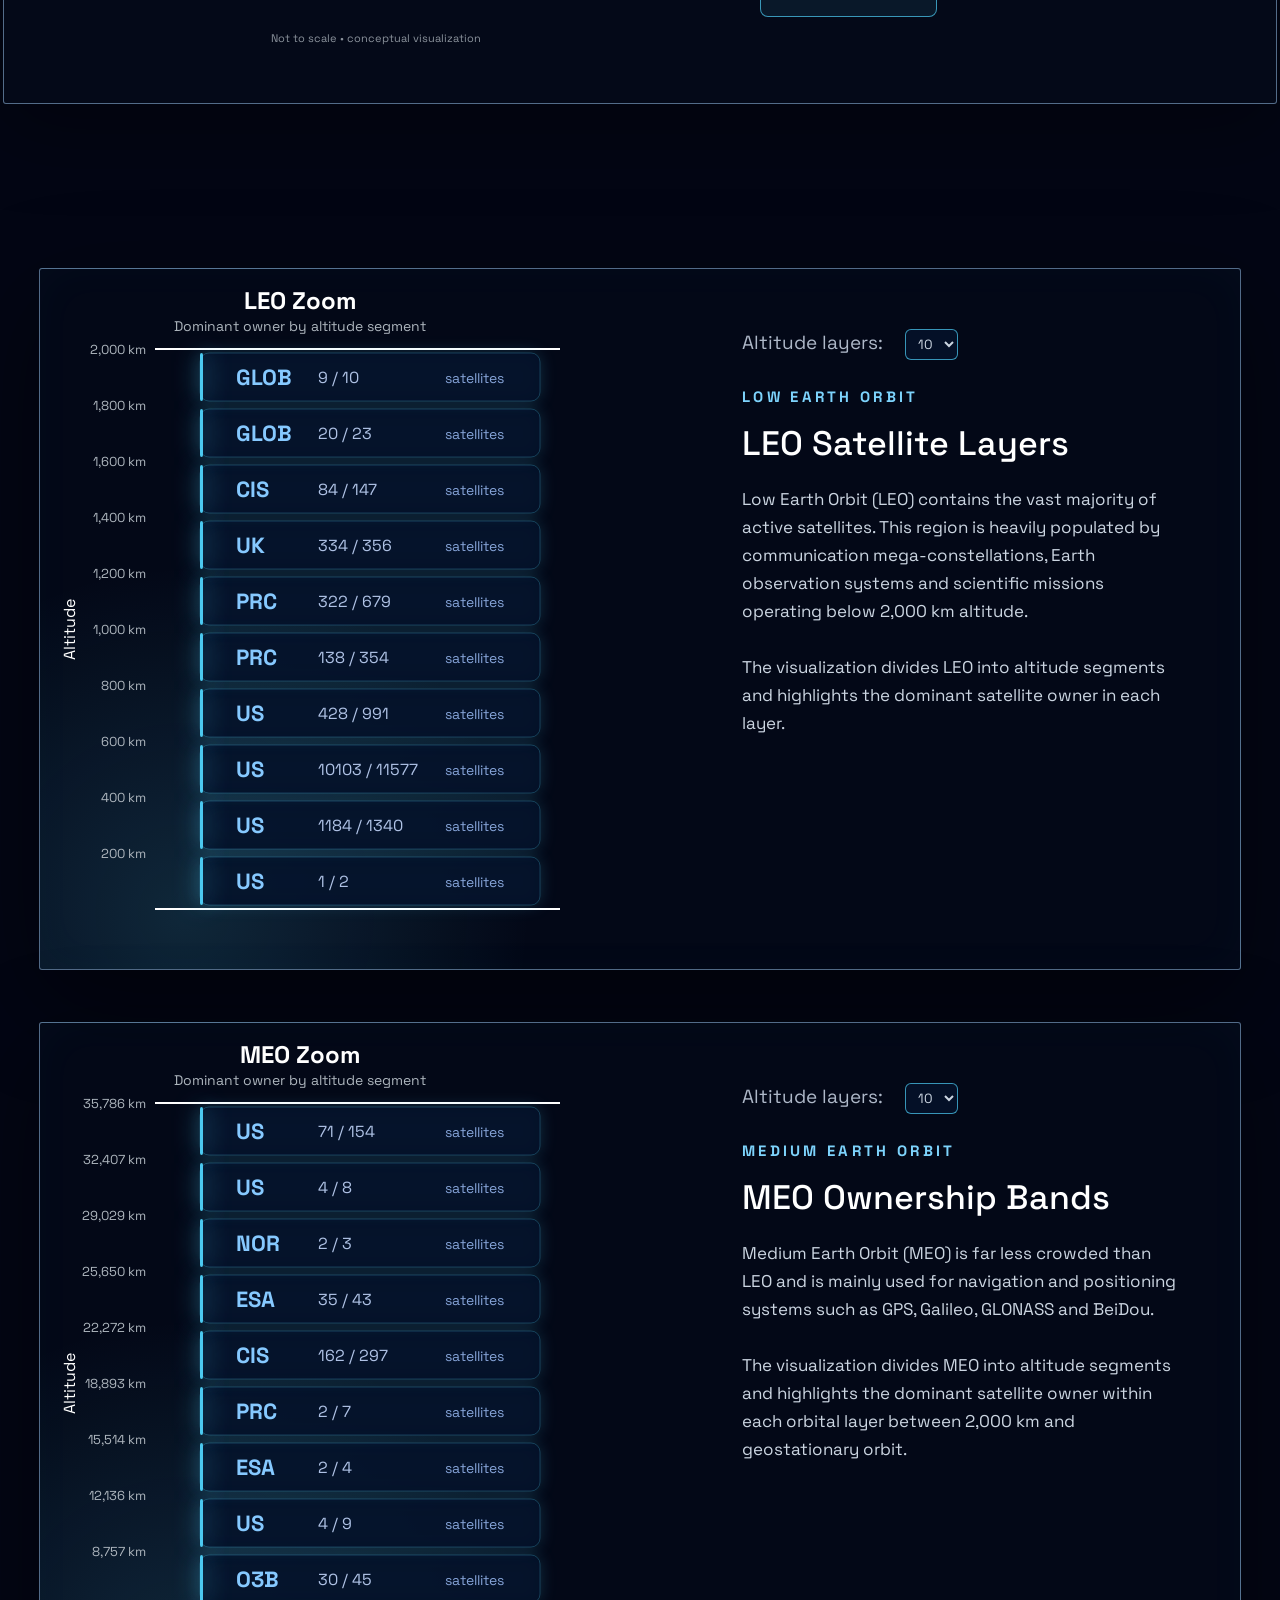
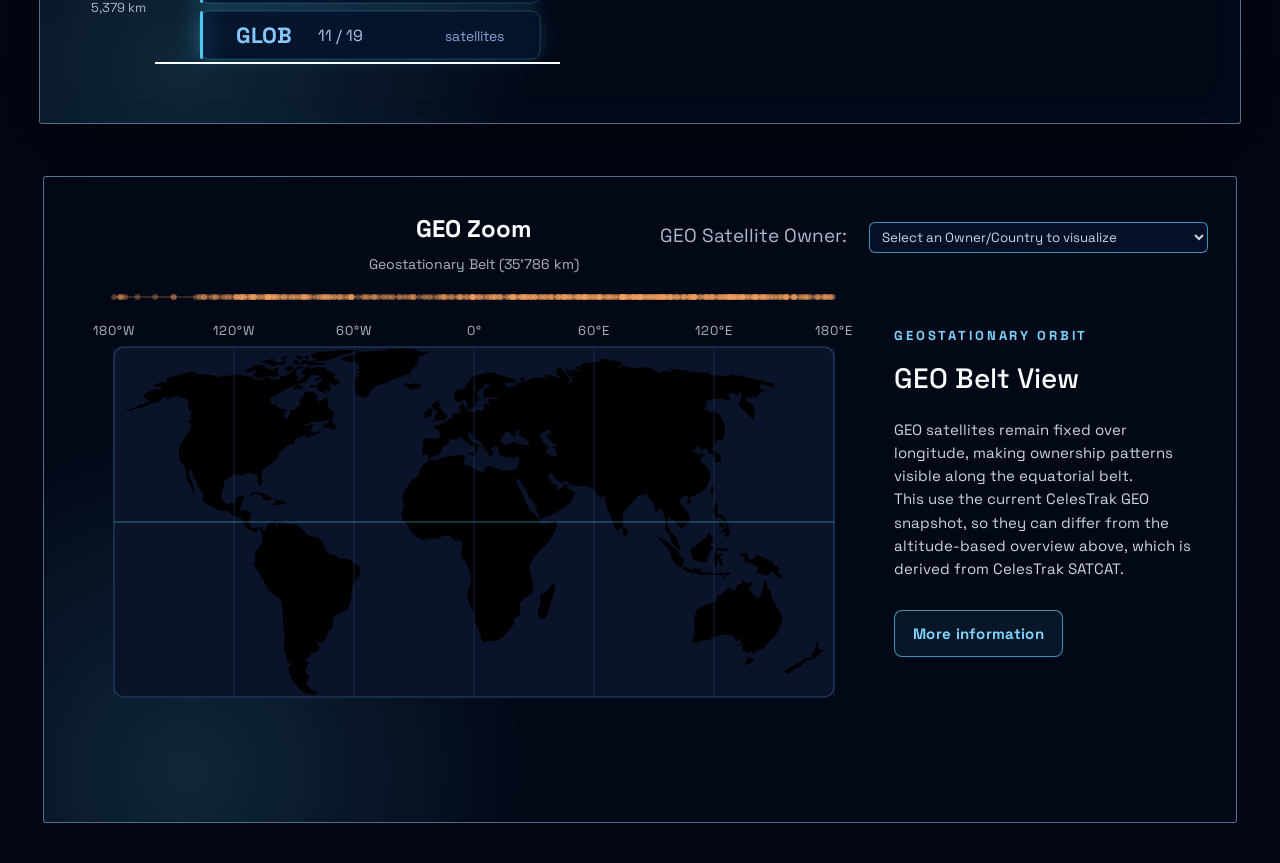
==== commit 35ed82db: "final comit?" ====
--- a/orbital-structure/index.html
+++ b/orbital-structure/index.html
@@ -191,6 +191,9 @@
                 This use the current CelesTrak GEO snapshot, so they can differ from
                 the altitude-based overview above, which is derived from CelesTrak SATCAT.
             </p>
+            <button id="geo-info-button" class="plot-info-button" type="button">
+                More information
+            </button>
         </div>
 
         <div id="geo-viz"></div>
@@ -234,7 +237,7 @@
                 <span></span>
             </p>
 
-            <h3 id="plot-importance-title">Why This Plot Matters</h3>
+            <h3 id="plot-importance-title">The Strategic Value of Orbital Space</h3>
 
             <p>
                 Space is often described as a global commons: no country can claim sovereignty over an orbital region in the same way it can claim territory on Earth. However, orbital space is not unlimited in practice. Satellites require specific altitudes, trajectories, and separation from other objects to operate safely.
@@ -246,6 +249,34 @@
 
             <p>
                 This plot is therefore important because it shows more than where satellites are located. It reveals how orbital presence can translate into strategic advantage, and why the distribution of satellites across LEO, MEO, and GEO matters for the future accessibility of space.
+            </p>
+        </div>
+    </div>
+
+    <div id="geo-info-popup" class="plot-info-popup" aria-hidden="true">
+        <div class="plot-info-panel" role="dialog" aria-modal="true" aria-labelledby="geo-info-title">
+            <button id="geo-info-close" class="plot-info-close" type="button" aria-label="Close GEO explanation">
+                &times;
+            </button>
+
+            <p class="popup-focus">
+                <span></span>
+                CONTEXT
+                <span></span>
+            </p>
+
+            <h3 id="geo-info-title">GEO Coordination</h3>
+
+            <p>
+                Geostationary orbit is different from LEO and MEO because satellites are positioned along a limited equatorial belt. In practice, operators cannot place a satellite anywhere they want: GEO positions and associated radio frequencies must be coordinated internationally to avoid interference and orbital congestion.
+            </p>
+
+            <p>
+                As shown in the plot, many GEO satellites are located near longitudes that correspond to the regions they serve. This is especially important for telecommunications, broadcasting, weather monitoring, and regional coverage, since a GEO satellite remains fixed relative to the Earth’s surface.
+            </p>
+
+            <p>
+                However, GEO governance is more complex than a simple system of territorial ownership. Countries and operators do not “own” parts of GEO in the same way they own land. Instead, orbital slots and frequency rights are coordinated through international procedures. Enforcement can also be challenging, since regulation depends on cooperation between states, operators, and international institutions rather than direct physical control of space.
             </p>
         </div>
     </div>
--- a/orbital-structure/style.css
+++ b/orbital-structure/style.css
@@ -28,7 +28,7 @@
   padding: 5px 8px;
   background: rgba(5, 18, 42, 0.92);
   color: #cbd5e1;
-  border: 1px solid rgba(76, 201, 240, 0.28);
+  border: 1px solid rgba(76, 201, 240, 0.72);
   border-radius: 6px;
   font-family: inherit;
 }
@@ -449,8 +449,8 @@
 }
 
 .popup-meo .popup-orbit-ring {
-  width: 165px;
-  height: 165px;
+  width: 195px;
+  height: 195px;
   border-color: #9d4edd;
   box-shadow:
     0 0 22px rgba(157, 78, 221, 0.38),
@@ -464,6 +464,12 @@
   box-shadow:
     0 0 22px rgba(244, 162, 97, 0.38),
     inset 0 0 18px rgba(244, 162, 97, 0.1);
+}
+
+.popup-geo .popup-orbit-preview img {
+  width: 72px;
+  height: 72px;
+  transform: translate(-2px, 2px);
 }
 
 
@@ -771,7 +777,7 @@
 .zoom-controls select {
   background: rgba(5, 18, 42, 0.92);
   color: #cbd5e1;
-  border: px solid rgba(76, 201, 240, 0.28);
+  border: 1px solid rgba(76, 201, 240, 0.72);
   border-radius: 6px;
   padding: 5px 8px;
 }
@@ -866,6 +872,10 @@
   line-height: 1.45;
 }
 
+.geo-copy .plot-info-button {
+  margin-top: 30px;
+}
+
 .geo-line {
   stroke: #f4a261;
   stroke-width: 1;
